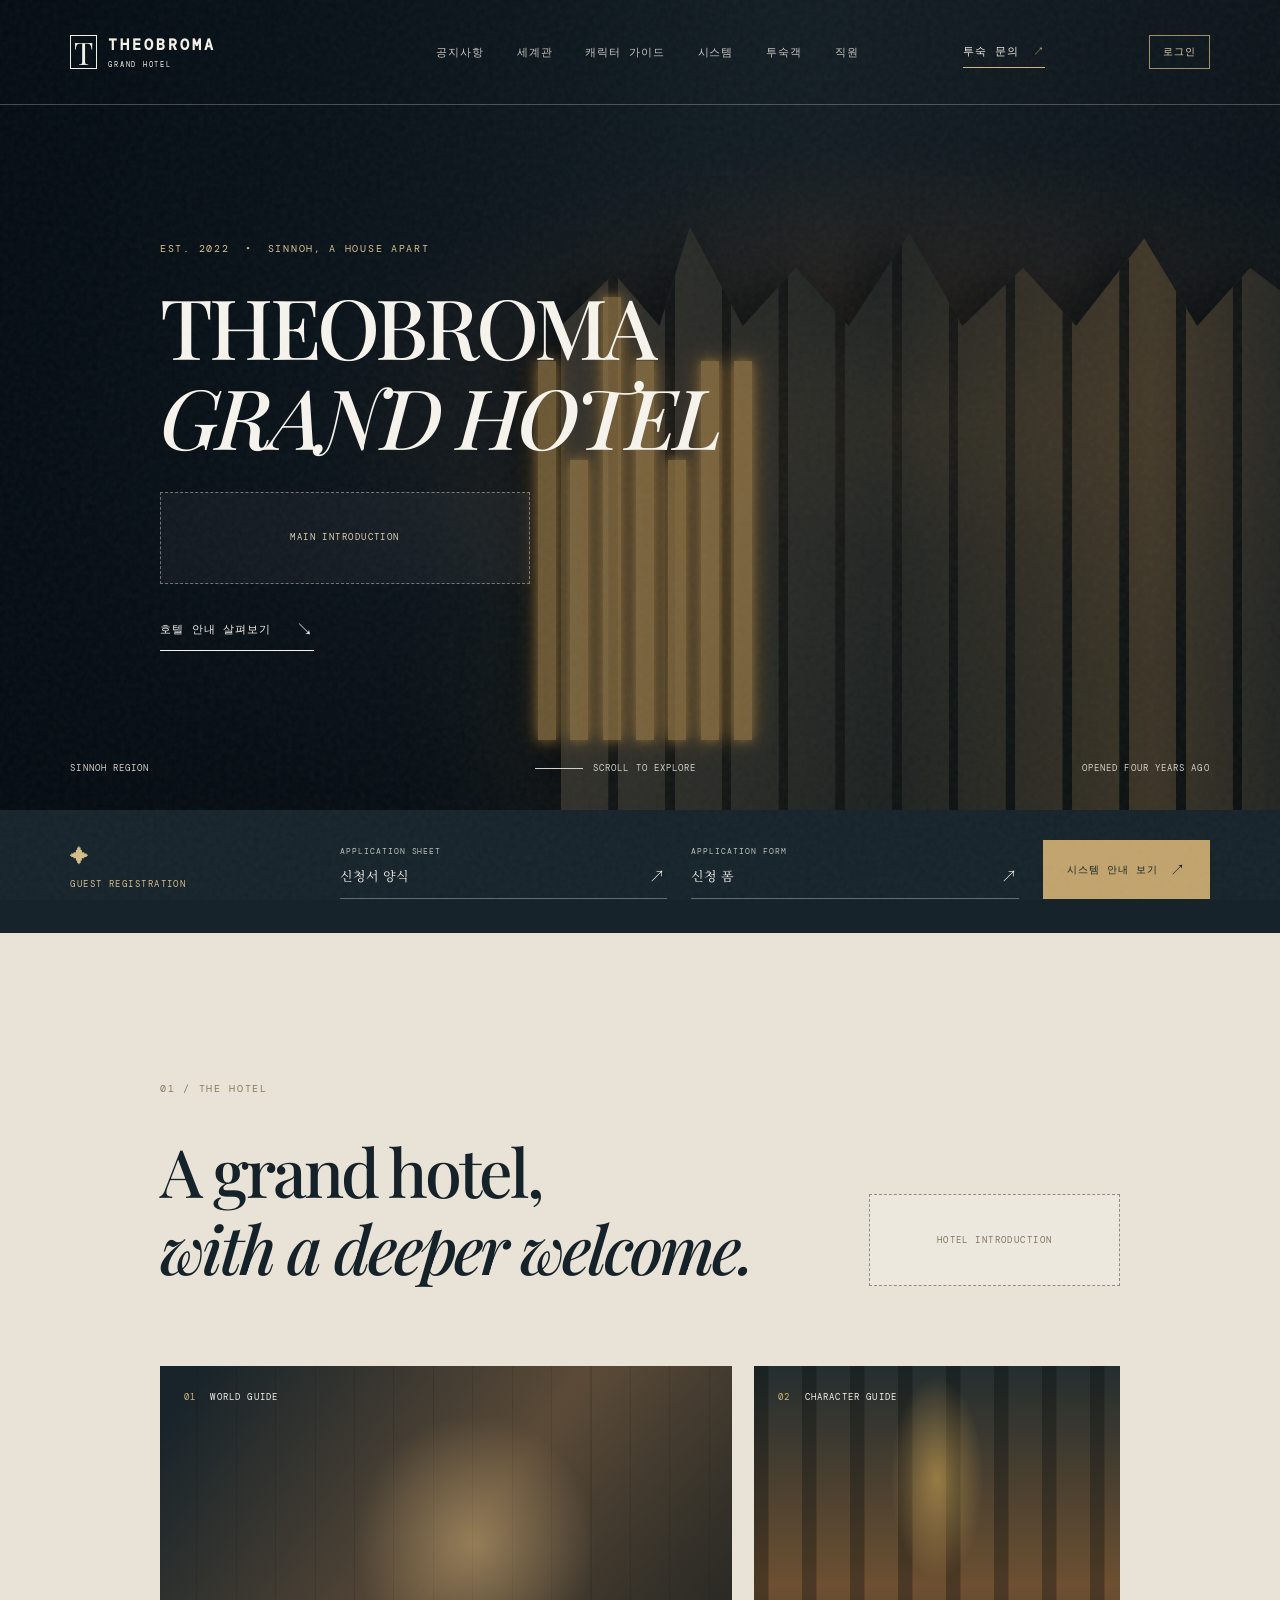
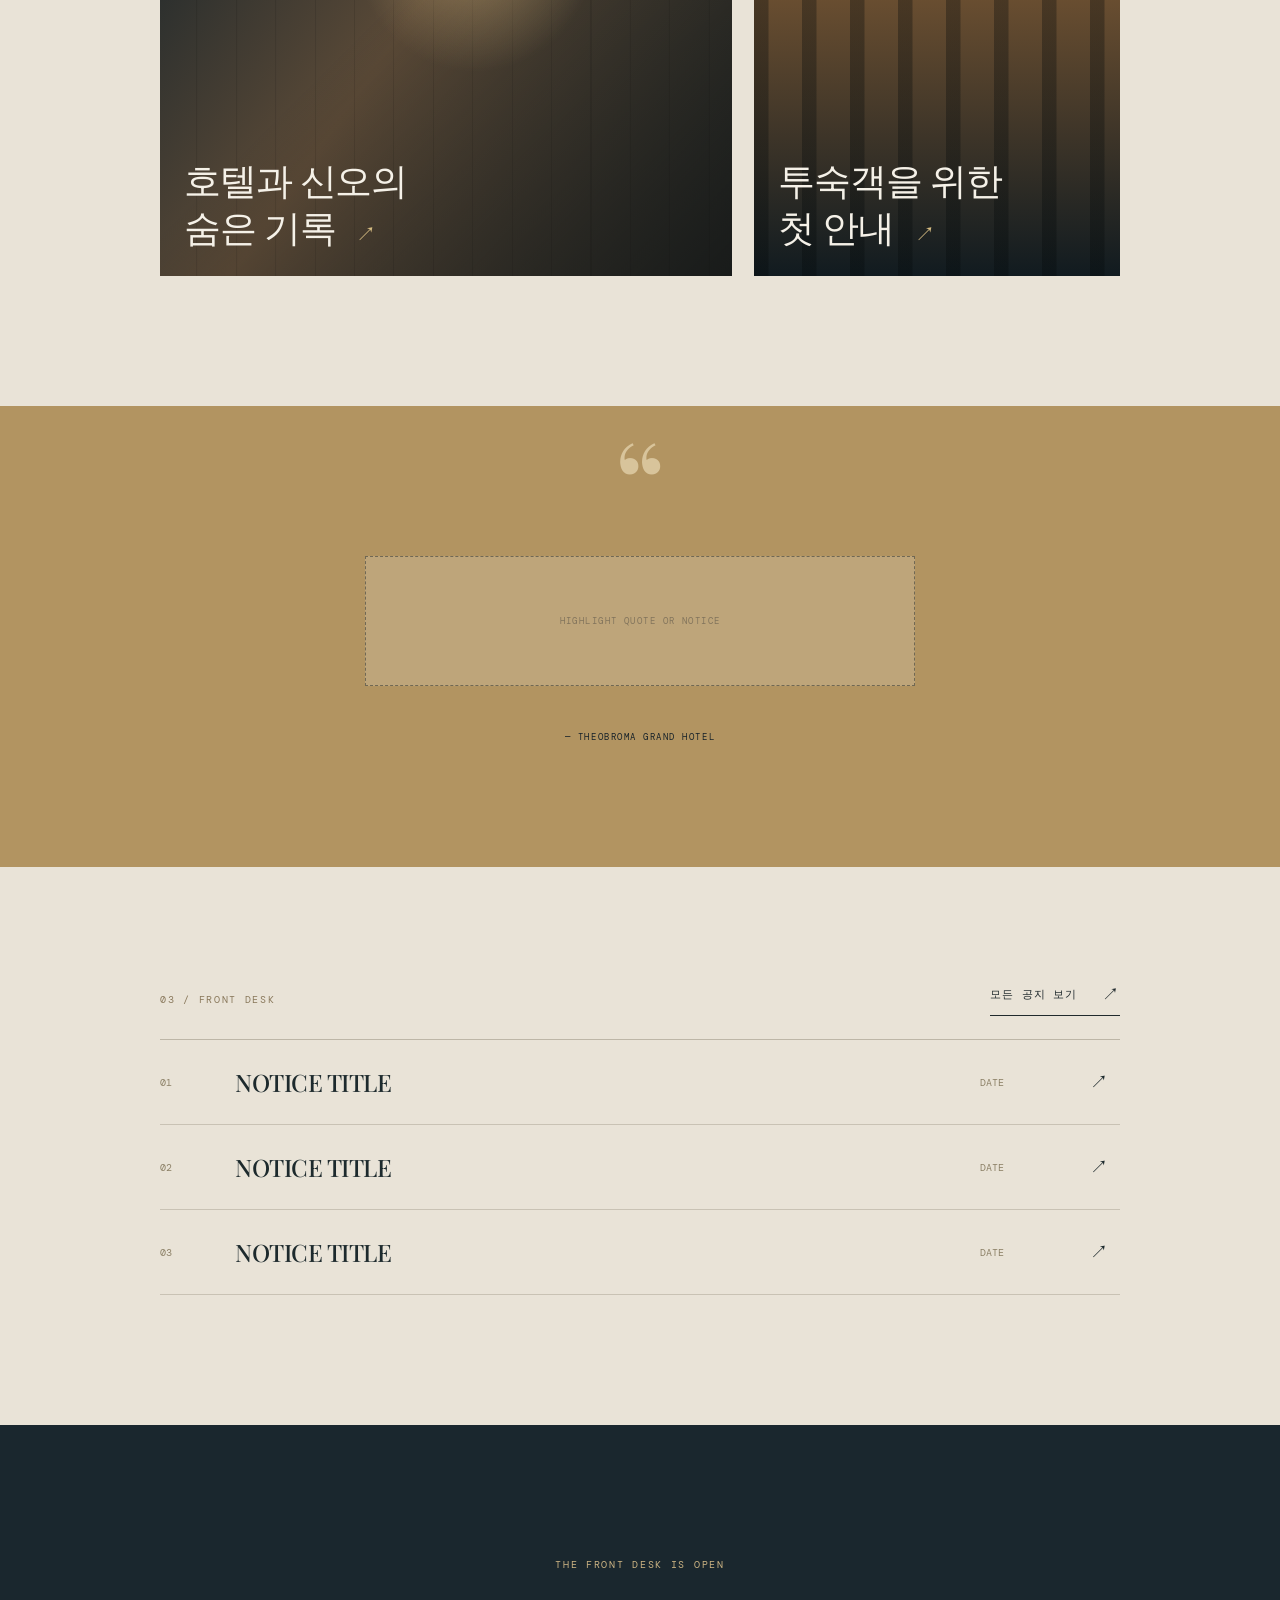
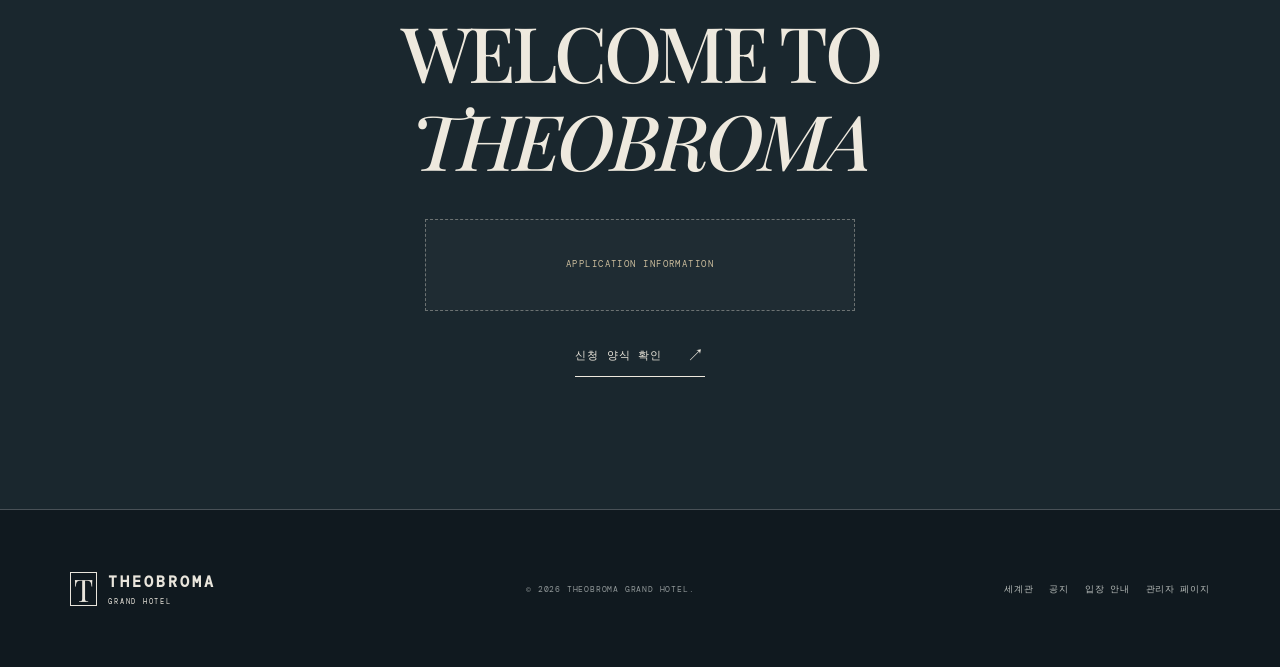
==== index.html @ ddf4de41 "Add admin page link" ====
<!doctype html>
<html lang="ko">
  <head>
    <meta charset="UTF-8" />
    <meta name="viewport" content="width=device-width, initial-scale=1.0" />
    <meta name="description" content="테오브로마 호텔 — 신오의 오래된 유산을 품은 시리어스 포켓몬스터 커뮤니티" />
    <title>THEOBROMA | Grand Hotel</title>
    <link rel="preconnect" href="https://fonts.googleapis.com" />
    <link rel="preconnect" href="https://fonts.gstatic.com" crossorigin />
    <link href="https://fonts.googleapis.com/css2?family=DM+Mono:wght@400;500&family=Noto+Serif+KR:wght@400;500;600;700&family=Playfair+Display:ital,wght@0,500;0,600;0,700;1,500&display=swap" rel="stylesheet" />
    <link rel="stylesheet" href="style.css" />
  </head>
  <body>
    <div class="page-noise"></div>
    <header class="site-header">
      <a class="brand" href="#top" aria-label="테오브로마 호텔 홈">
        <span class="brand-mark">T</span><span class="brand-name">THEOBROMA</span><span class="brand-sub">GRAND HOTEL</span>
      </a>
      <button class="menu-toggle" aria-label="메뉴 열기" aria-expanded="false"><span></span><span></span></button>
      <nav class="desktop-nav" aria-label="주 메뉴">
        <a href="notice.html">공지사항</a><a href="world.html">세계관</a><a href="character-guide.html">캐릭터 가이드</a><a href="system.html">시스템</a><a href="guests.html">투숙객</a><a href="staff.html">직원</a>
      </nav>
      <a href="#apply" class="header-cta">투숙 문의 <span>↗</span></a>
    </header>

    <main id="top">
      <section class="hero">
        <div class="hero-architecture" aria-hidden="true"><i></i><i></i><i></i><i></i><i></i><i></i><i></i></div>
        <div class="hero-glow" aria-hidden="true"></div>
        <div class="hero-content">
          <p class="eyebrow">EST. 2022 &nbsp;•&nbsp; SINNOH, A HOUSE APART</p>
          <h1>THEOBROMA<br /><em>GRAND HOTEL</em></h1>
          <div class="content-placeholder hero-placeholder"><span>MAIN INTRODUCTION</span></div>
          <a class="text-link" href="#hotel">호텔 안내 살펴보기 <span>↘</span></a>
        </div>
        <div class="hero-bottom"><p>SINNOH REGION</p><p class="scroll-cue"><span></span> SCROLL TO EXPLORE</p><p>OPENED FOUR YEARS AGO</p></div>
      </section>

      <section class="reservation" id="apply">
        <div class="reservation-intro"><span class="ornament">✦</span><p>GUEST REGISTRATION</p></div>
        <div class="reservation-grid">
          <a class="field" href="https://docs.google.com/spreadsheets/" target="_blank" rel="noreferrer"><small>APPLICATION SHEET</small><strong>신청서 양식</strong><span>↗</span></a>
          <a class="field" href="https://docs.google.com/forms/" target="_blank" rel="noreferrer"><small>APPLICATION FORM</small><strong>신청 폼</strong><span>↗</span></a>
          <a class="reserve-button" href="system.html">시스템 안내 보기 <span>↗</span></a>
        </div>
      </section>

      <section class="intro-section" id="hotel">
        <p class="section-label">01 / THE HOTEL</p>
        <div class="intro-copy">
          <h2>A grand hotel,<br /><em>with a deeper welcome.</em></h2>
          <div class="content-placeholder"><span>HOTEL INTRODUCTION</span></div>
        </div>
        <div class="image-grid">
          <a class="feature-card room-card" href="world.html"><span class="card-label"><span>01</span><b>WORLD GUIDE</b></span><span class="card-title">호텔과 신오의<br />숨은 기록 <i>↗</i></span></a>
          <a class="feature-card salon-card" href="character-guide.html"><span class="card-label"><span>02</span><b>CHARACTER GUIDE</b></span><span class="card-title">투숙객을 위한<br />첫 안내 <i>↗</i></span></a>
        </div>
      </section>

      <section class="quote-section"><span class="large-quote">“</span><div class="content-placeholder quote-placeholder"><span>HIGHLIGHT QUOTE OR NOTICE</span></div><span class="quote-source">— THEOBROMA GRAND HOTEL</span></section>

      <section class="journal-section" id="journal">
        <div class="section-heading"><p class="section-label">03 / FRONT DESK</p><a class="text-link dark-link" href="notice.html">모든 공지 보기 <span>↗</span></a></div>
        <div class="journal-list">
          <a href="notice.html"><span>01</span><p>NOTICE TITLE</p><time>DATE</time><b>↗</b></a>
          <a href="notice.html"><span>02</span><p>NOTICE TITLE</p><time>DATE</time><b>↗</b></a>
          <a href="notice.html"><span>03</span><p>NOTICE TITLE</p><time>DATE</time><b>↗</b></a>
        </div>
      </section>

      <section class="visit-section"><p class="section-label">THE FRONT DESK IS OPEN</p><h2>WELCOME TO<br /><em>THEOBROMA</em></h2><div class="content-placeholder light-placeholder visit-placeholder"><span>APPLICATION INFORMATION</span></div><a href="#apply" class="text-link">신청 양식 확인 <span>↗</span></a></section>
    </main>
    <footer><a class="brand footer-brand" href="#top"><span class="brand-mark">T</span><span class="brand-name">THEOBROMA</span><span class="brand-sub">GRAND HOTEL</span></a><p>© 2026 THEOBROMA GRAND HOTEL.</p><div><a href="world.html">세계관</a><a href="notice.html">공지</a><a href="#apply">입장 안내</a><a href="admin.html">관리자 페이지</a></div></footer>
    <script src="script.js"></script>
  </body>
</html>
---- style.css ----
:root{--ink:#132027;--night:#101b21;--deep:#0b1419;--paper:#e9e3d7;--gold:#b99a63;--pale:#f4efe5;--line:rgba(234,229,218,.28)}*{box-sizing:border-box}html{scroll-behavior:smooth}body{margin:0;background:var(--paper);color:var(--ink);font-family:'Noto Serif KR',serif}.page-noise{position:fixed;inset:0;z-index:20;pointer-events:none;opacity:.045;background-image:url("data:image/svg+xml,%3Csvg viewBox='0 0 180 180' xmlns='http://www.w3.org/2000/svg'%3E%3Cfilter id='n'%3E%3CfeTurbulence type='fractalNoise' baseFrequency='.9' numOctaves='4' stitchTiles='stitch'/%3E%3C/filter%3E%3Crect width='100%25' height='100%25' filter='url(%23n)'/%3E%3C/svg%3E")}.site-header{height:105px;padding:0 5.5vw;display:flex;align-items:center;justify-content:space-between;position:absolute;z-index:4;width:100%;color:#f5f1e9;border-bottom:1px solid var(--line)}.sub-header{position:relative;background:var(--night)}.brand{text-decoration:none;color:inherit;display:grid;grid-template-columns:28px auto;column-gap:10px;align-items:center;line-height:1}.brand-mark{grid-row:1/3;font-family:'Playfair Display',serif;font-size:31px;border:1px solid currentColor;width:27px;height:34px;display:grid;place-items:center}.brand-name{font:600 15px 'DM Mono',monospace;letter-spacing:.2em}.brand-sub{font:400 7px 'DM Mono',monospace;letter-spacing:.25em;margin-top:5px}.desktop-nav{display:flex;gap:33px;margin-left:9vw}.desktop-nav a,.header-cta,footer a{font:400 11px 'DM Mono',monospace;letter-spacing:.08em;color:inherit;text-decoration:none}.desktop-nav a{opacity:.8}.header-cta{border-bottom:1px solid #cfb77c;padding:8px 0}.header-cta span{color:#cfb77c;margin-left:6px}.hero{height:min(810px,100vh);min-height:650px;position:relative;isolation:isolate;color:#f7f4ed;overflow:hidden;background:radial-gradient(ellipse at 72% 52%,#6b5131 0,#332c27 22%,transparent 47%),linear-gradient(112deg,#07131c 0%,#17232a 48%,#121a1e 100%)}.hero:before{content:'';position:absolute;inset:0;background:linear-gradient(90deg,rgba(4,11,17,.76),rgba(6,13,17,.24) 65%,rgba(4,11,17,.45)),linear-gradient(0deg,rgba(5,12,17,.76),transparent 38%);z-index:-1}.hero-architecture{position:absolute;right:-3vw;bottom:0;width:61vw;height:72%;display:flex;gap:1.15vw;align-items:end;opacity:.72;filter:drop-shadow(-20px 0 25px #04080b)}.hero-architecture:before{content:'';position:absolute;inset:0 0 0 3%;background:repeating-linear-gradient(90deg,transparent 0 6.2%,rgba(11,15,16,.9) 6.3% 7.5%),linear-gradient(90deg,#3c3a32,#1d2424 42%,#50432d 78%,#242827);clip-path:polygon(0 17%,7% 8%,13% 17%,17% 0,24% 17%,31% 7%,38% 17%,46% 1%,53% 17%,61% 7%,68% 17%,77% 2%,84% 17%,91% 7%,100% 16%,100% 100%,0 100%)}.hero-architecture i{height:65%;width:2.3%;z-index:1;margin-bottom:9%;background:#c49a55;box-shadow:0 0 11px #d7a956,0 0 25px #a87426;opacity:.7}.hero-architecture i:nth-child(2),.hero-architecture i:nth-child(5){height:48%}.hero-architecture i:nth-child(3){height:76%}.hero-glow{position:absolute;right:23%;bottom:-14%;width:35vw;height:35vw;border-radius:50%;background:#bd8950;filter:blur(90px);opacity:.16;z-index:-1}.hero-content{position:absolute;left:12.5vw;top:28.5%;z-index:1}.eyebrow,.section-label,.chapter-kicker{font:400 10px 'DM Mono',monospace;letter-spacing:.17em}.eyebrow{color:#d7c293;margin-bottom:24px}.hero h1,.intro-copy h2,.visit-section h2,.sub-hero h1{font:500 clamp(48px,6.5vw,94px)/.98 'Playfair Display',serif;letter-spacing:-.045em;margin:0}.hero h1 em,.intro-copy em,.visit-section em{font-weight:500}.hero-copy{font-size:14px;line-height:2;margin:31px 0;color:#dedbd2}.text-link{display:inline-flex;gap:25px;align-items:center;color:inherit;text-decoration:none;font:400 11px 'DM Mono',monospace;letter-spacing:.08em;border-bottom:1px solid currentColor;padding-bottom:9px}.text-link span{font-size:17px}.hero-bottom{position:absolute;bottom:27px;left:5.5vw;right:5.5vw;display:flex;justify-content:space-between;align-items:center;font:400 9px 'DM Mono',monospace;letter-spacing:.12em;color:#d4d0c8}.scroll-cue{display:flex;align-items:center;gap:10px}.scroll-cue span{width:48px;height:1px;background:#d4d0c8}.reservation{background:#16232b;color:#ece8dd;padding:30px 5.5vw 34px;display:flex;align-items:end;gap:7vw}.reservation-intro{min-width:180px;font:400 9px 'DM Mono',monospace;letter-spacing:.16em;color:#d5be8a}.ornament{font-size:19px}.reservation-grid{display:flex;flex:1;gap:24px}.field{color:#f4f0e7;text-decoration:none;border-bottom:1px solid rgba(255,255,255,.32);padding:6px 0 12px;flex:1;position:relative}.field small{display:block;font:400 8px 'DM Mono',monospace;letter-spacing:.12em;color:#b9c0bd;margin-bottom:7px}.field strong{font-weight:400;font-size:13px}.field span{position:absolute;right:2px;bottom:11px}.reserve-button{display:flex;align-items:center;justify-content:center;text-decoration:none;padding:0 24px;background:#c2a46d;color:#132029;font:500 10px 'DM Mono',monospace;letter-spacing:.1em;min-height:51px}.reserve-button span{font-size:15px;margin-left:12px}.intro-section{padding:148px 12.5vw 130px}.section-label{margin:0;color:#8a795c}.intro-copy{display:grid;grid-template-columns:1.5fr .62fr;gap:8vw;align-items:end;margin:35px 0 80px}.intro-copy h2{color:#15222a;font-size:clamp(39px,5.2vw,76px)}.intro-copy>p{font-size:14px;line-height:2;color:#595d59;margin:0 0 7px}.image-grid{display:grid;grid-template-columns:1.22fr .78fr;gap:22px}.feature-card{height:510px;position:relative;overflow:hidden;color:#f5f1e8;padding:24px;background-color:#283137;isolation:isolate;text-decoration:none}.feature-card:before{content:'';position:absolute;inset:0;z-index:-1;transition:transform .7s ease}.room-card:before{background:radial-gradient(ellipse at 55% 35%,rgba(209,177,121,.5),transparent 27%),linear-gradient(135deg,transparent 43%,rgba(22,18,15,.6)),repeating-linear-gradient(90deg,rgba(0,0,0,.11) 0 1px,transparent 1px 39px),linear-gradient(125deg,#18242a 5%,#5b4a37 46%,#1c282a 100%);transform:scale(1.01)}.salon-card:before{background:radial-gradient(ellipse at 50% 22%,rgba(237,189,91,.48),transparent 18%),repeating-linear-gradient(90deg,rgba(4,9,10,.32) 0 14px,transparent 15px 48px),linear-gradient(0deg,#111b20,#6d5031 57%,#242e2f)}.feature-card:hover:before{transform:scale(1.06)}.card-label{display:flex;gap:14px;align-items:center;font:400 9px 'DM Mono',monospace;letter-spacing:.13em}.card-label span{color:#d3b67b}.card-label b{font-weight:400}.card-title{position:absolute;bottom:27px;font:500 37px/.98 'Playfair Display',serif;letter-spacing:-.03em}.card-title i{font:300 20px 'DM Mono',monospace;color:#d5bc82;margin-left:13px;font-style:normal}.lore-section{background:#17242b;color:#eee9de;padding:115px 12.5vw 130px}.lore-heading{display:flex;justify-content:space-between;align-items:end;border-bottom:1px solid rgba(234,229,218,.3);padding-bottom:27px}.lore-heading .section-label{color:#d0b682}.lore-heading>p:last-child{font:500 22px 'Playfair Display',serif;margin:0;color:#ded4c3}.lore-grid{display:grid;grid-template-columns:repeat(3,1fr);gap:40px;padding-top:44px}.lore-grid article{border-top:1px solid rgba(234,229,218,.23);padding-top:18px}.lore-grid span{font:400 13px 'DM Mono',monospace;color:#c5a970}.lore-grid h3{font:500 25px 'Playfair Display',serif;margin:38px 0 15px}.lore-grid p{font-size:13px;line-height:2;color:#c4c7c1;margin:0}.quote-section{background:#b29461;color:#172229;text-align:center;padding:122px 20px;position:relative}.large-quote{font:500 120px/0 'Playfair Display',serif;color:#d8c49b;position:absolute;top:74px;left:50%;transform:translateX(-50%)}.quote-section p{font:500 clamp(30px,4vw,57px)/1.12 'Playfair Display',serif;letter-spacing:-.04em;position:relative}.quote-source{font:400 9px 'DM Mono',monospace;letter-spacing:.17em}.journal-section{padding:116px 12.5vw 130px}.section-heading{display:flex;justify-content:space-between;align-items:center;border-bottom:1px solid #bdb6a7;padding-bottom:23px}.dark-link{color:#202a2d}.journal-list a{color:#1d2a2d;text-decoration:none;display:grid;grid-template-columns:75px 1fr 110px 30px;align-items:center;padding:26px 0;border-bottom:1px solid #c9c2b4;transition:padding .3s}.journal-list a:hover{padding-left:12px;background:rgba(177,151,99,.08)}.journal-list span,.journal-list time{font:400 10px 'DM Mono',monospace;color:#8c8066}.journal-list p{font:500 24px 'Playfair Display',serif;margin:0;letter-spacing:-.02em}.journal-list b{font:400 18px 'DM Mono',monospace}.visit-section{text-align:center;background:#1a272e;color:#eee9de;padding:132px 20px}.visit-section .section-label{color:#cbb383}.visit-section h2{font-size:clamp(45px,6vw,82px);margin:35px 0}.address{font:400 10px/2 'DM Mono',monospace;letter-spacing:.13em;color:#c9c8c0;margin-bottom:30px}footer{background:#10191f;color:#e9e5dc;min-height:160px;padding:40px 5.5vw;display:flex;align-items:center;justify-content:space-between;border-top:1px solid #495157}footer p{font:400 8px 'DM Mono',monospace;letter-spacing:.1em;color:#909798}footer>div{display:flex;gap:16px}footer>div a{font-size:9px;color:#bbc0bd}.menu-toggle{display:none}.subpage{min-height:calc(100vh - 105px);background:linear-gradient(135deg,#17242b,#0c151b);color:#eee9de}.sub-hero{padding:92px 12.5vw 74px;border-bottom:1px solid rgba(234,229,218,.22)}.sub-hero .section-label,.chapter-kicker{color:#c9ad78}.sub-hero h1{margin:25px 0 0}.sub-hero>p:last-child{max-width:470px;font-size:14px;line-height:2;color:#c8c9c3;margin:27px 0 0}.content-shell{padding:70px 12.5vw 130px}.sub-nav{font:400 10px 'DM Mono',monospace;letter-spacing:.12em;color:#c9ad78;margin:0 0 45px}.sub-nav a{color:inherit;text-decoration:none}.sub-nav span{opacity:.55;margin:0 10px}.chapter{display:grid;grid-template-columns:100px minmax(0,640px);gap:5vw;padding:45px 0;border-top:1px solid rgba(234,229,218,.25)}.chapter-number{font:400 12px 'DM Mono',monospace;color:#c9ad78}.chapter h2,.rules-panel h2,.notice-list h2,.contact-panel h2{font:500 40px 'Playfair Display',serif;letter-spacing:-.035em;margin:17px 0}.chapter div>p:last-child{font-size:14px;line-height:2.05;color:#c8c9c3;margin:0}.chapter-reverse{margin-left:auto;grid-template-columns:100px minmax(0,640px);width:82%;border-bottom:0}.rules-panel,.contact-panel{margin-top:65px;background:#c0a16a;color:#16222a;padding:55px 6vw}.rules-panel .section-label{color:#4d473d}.rules-panel h2,.contact-panel h2{font-size:48px}.rules-panel ol{list-style:none;padding:0;margin:35px 0 0;border-top:1px solid rgba(22,34,42,.35)}.rules-panel li{padding:17px 0;border-bottom:1px solid rgba(22,34,42,.35);display:grid;grid-template-columns:180px 1fr;gap:25px;font-size:13px;line-height:1.8}.rules-panel li b{font-size:15px}.notice-list{border-top:1px solid rgba(234,229,218,.25)}.notice-list article{display:grid;grid-template-columns:75px 1fr auto;gap:20px;padding:33px 0;border-bottom:1px solid rgba(234,229,218,.25)}.notice-list>article>span,.notice-list b{font:400 10px 'DM Mono',monospace;color:#c9ad78}.notice-list b{align-self:center}.notice-list h2{font-size:31px;margin:12px 0}.notice-list div>p:last-child,.contact-panel>p:not(.section-label){font-size:13px;line-height:2;color:#c8c9c3;margin:0}.contact-panel{background:#e8e1d3}.contact-panel .section-label{color:#817052}.contact-panel>p:not(.section-label){color:#4b5554;margin-bottom:28px}
@media(max-width:760px){.site-header{height:79px;padding:0 6vw}.desktop-nav,.header-cta{display:none}.desktop-nav.is-open{display:flex;position:absolute;top:79px;left:0;right:0;padding:25px 7vw;background:#15222a;flex-direction:column;gap:20px;border-bottom:1px solid var(--line)}.menu-toggle{display:grid;gap:6px;border:0;background:none;padding:8px;color:#fff}.menu-toggle span{display:block;width:23px;height:1px;background:currentColor}.hero{min-height:690px}.hero-content{left:8vw;top:27%}.hero-architecture{width:110vw;right:-33vw;height:57%;opacity:.56}.hero-bottom{left:6vw;right:6vw}.hero-bottom>p:first-child,.hero-bottom>p:last-child{display:none}.reservation{padding:29px 7vw;display:block}.reservation-intro{margin-bottom:21px}.reservation-grid{display:grid;gap:16px}.reserve-button{height:49px;margin-top:4px}.intro-section,.journal-section,.lore-section,.content-shell{padding:88px 7vw}.intro-copy{display:block;margin:25px 0 48px}.intro-copy>p{margin-top:30px}.image-grid,.lore-grid{grid-template-columns:1fr;gap:13px}.feature-card{height:400px}.salon-card{height:300px}.lore-heading{display:block}.lore-heading>p:last-child{margin-top:25px}.lore-grid{padding-top:30px;gap:26px}.lore-grid h3{margin:20px 0 9px}.quote-section{padding:95px 18px}.section-heading{align-items:flex-start}.section-heading .text-link{font-size:8px;gap:9px}.journal-list a{grid-template-columns:34px 1fr 22px;gap:6px}.journal-list time{display:none}.journal-list p{font-size:18px}.visit-section{padding:91px 20px}footer{display:grid;gap:23px;padding:39px 7vw}.footer-brand{width:max-content}footer>div{gap:13px}.sub-header{height:79px}.subpage{min-height:calc(100vh - 79px)}.sub-hero{padding:72px 7vw 54px}.chapter,.chapter-reverse{grid-template-columns:38px 1fr;width:auto;gap:15px;padding:32px 0}.chapter h2,.notice-list h2{font-size:29px}.rules-panel,.contact-panel{margin-top:40px;padding:38px 7vw}.rules-panel h2,.contact-panel h2{font-size:37px}.rules-panel li{display:block}.rules-panel li span{display:block;margin-top:8px}.notice-list article{grid-template-columns:32px 1fr;gap:12px}.notice-list b{display:none}}
.content-placeholder{min-height:92px;border:1px dashed rgba(19,32,39,.45);background:rgba(255,255,255,.16);display:grid;place-items:center;padding:20px;color:#82745c;font:400 9px 'DM Mono',monospace;letter-spacing:.16em;text-align:center}.hero-placeholder{width:min(370px,76vw);margin:31px 0;background:rgba(255,255,255,.04);border-color:rgba(245,241,233,.42);color:#ded1b2}.light-placeholder{border-color:rgba(234,229,218,.38);background:rgba(255,255,255,.025);color:#cbbd9d}.dark-placeholder{border-color:rgba(22,34,42,.4);color:#4d473d;background:rgba(255,255,255,.13)}.quote-placeholder{max-width:550px;margin:28px auto 36px;min-height:130px}.visit-placeholder{max-width:430px;margin:0 auto 30px}.lore-heading .content-placeholder{width:260px;min-height:62px}.system-grid{display:grid;grid-template-columns:repeat(2,1fr);gap:20px}.system-grid article{padding:27px;border:1px solid rgba(234,229,218,.25);min-height:280px}.system-grid article>span{font:400 10px 'DM Mono',monospace;color:#c9ad78}.system-grid h2{font:500 29px 'Playfair Display',serif;margin:45px 0 20px}.quick-links{display:flex;gap:15px;margin-top:40px}.quick-links a{flex:1;background:#c0a16a;color:#16222a;padding:21px 25px;text-decoration:none;font:500 11px 'DM Mono',monospace;letter-spacing:.08em;display:flex;justify-content:space-between}.directory-grid{display:grid;grid-template-columns:repeat(4,1fr);gap:16px}.directory-grid a{display:block;text-decoration:none;color:#eee9de;border:1px solid rgba(234,229,218,.22);padding:17px;transition:transform .25s,background .25s}.directory-grid a:hover{transform:translateY(-5px);background:rgba(255,255,255,.06)}.directory-grid>a>span{font:400 9px 'DM Mono',monospace;color:#c9ad78;letter-spacing:.1em}.portrait-placeholder,.profile-photo{margin:16px 0 20px;aspect-ratio:4/5;background:linear-gradient(145deg,#6c5536,#1b292e 58%,#0e191e);border:1px solid rgba(234,229,218,.24);display:grid;place-items:center;text-align:center;font:400 10px/1.7 'DM Mono',monospace;letter-spacing:.15em;color:#d4c29c}.staff-grid .portrait-placeholder{background:linear-gradient(145deg,#24363a,#725939 54%,#152127)}.directory-grid h2{font:500 25px 'Playfair Display',serif;margin:0 0 5px}.directory-grid p{margin:0;font-size:12px;color:#bfc3bd}.profile-page h1{font:500 clamp(44px,6vw,80px)/1 'Playfair Display',serif;margin:18px 0 28px}.profile-head{display:grid;grid-template-columns:minmax(230px,350px) 1fr;gap:7vw;align-items:center;padding-bottom:65px;border-bottom:1px solid rgba(234,229,218,.25)}.profile-photo{margin:0;min-height:430px}.profile-head .content-placeholder{max-width:420px}.profile-details{display:grid;grid-template-columns:1fr 1fr;gap:25px;padding-top:55px}.profile-details section>.chapter-kicker{margin:0 0 14px}.tall-placeholder{min-height:300px}
@media(max-width:760px){.system-grid,.directory-grid,.profile-details{grid-template-columns:1fr}.quick-links{display:grid}.profile-head{grid-template-columns:1fr;gap:28px}.profile-photo{min-height:340px}.lore-heading .content-placeholder{margin-top:20px;width:100%}}

/* Type rhythm: keep multi-line display copy open and readable. */
.hero h1,
.sub-hero h1{line-height:1.08}
.intro-copy h2{line-height:1.16}
.card-title{line-height:1.28}
.visit-section h2{line-height:1.14}
.quote-section p{line-height:1.24}
.chapter h2,
.rules-panel h2,
.notice-list h2,
.contact-panel h2,
.profile-page h1{line-height:1.22}
.content-placeholder{line-height:1.75}
.eyebrow,
.section-label,
.chapter-kicker,
.card-label,
.quote-source{line-height:1.6}

@media(max-width:760px){
  .hero h1,.sub-hero h1{line-height:1.12}
  .intro-copy h2{line-height:1.2}
  .card-title{line-height:1.32}
  .visit-section h2{line-height:1.18}
}

.auth-login{border:1px solid rgba(207,183,124,.75);background:rgba(15,26,32,.45);color:#ead9b1;padding:9px 13px;font:500 10px 'DM Mono',monospace;letter-spacing:.08em;cursor:pointer;white-space:nowrap}
.auth-login.is-authenticated{border-color:rgba(166,194,171,.7);color:#c6ddcb}
.login-open{overflow:hidden}
.login-backdrop{position:fixed;inset:0;z-index:1000;background:rgba(5,12,16,.78);backdrop-filter:blur(8px);display:grid;place-items:center;padding:22px}
.login-backdrop.page-lock{background:linear-gradient(135deg,rgba(10,21,27,.98),rgba(18,31,37,.96))}
.login-panel{position:relative;width:min(460px,100%);background:#eee8dc;color:#17242b;padding:42px;border:1px solid #c3ac78;box-shadow:0 24px 80px rgba(0,0,0,.38)}
.login-panel .chapter-kicker{color:#967d4f;margin:0 0 12px}
.login-panel h2{font:500 34px/1.25 'Playfair Display','Noto Serif KR',serif;margin:0 0 14px}
.login-description{font-size:13px;line-height:1.8;color:#5e625d;margin:0 0 25px}
.login-form{display:grid;gap:10px}.login-form label{font-size:12px;font-weight:600}.login-form input{width:100%;border:1px solid #aa9f8c;background:#faf7f0;color:#17242b;padding:13px 14px;font-size:18px;letter-spacing:.18em;outline:none}.login-form input:focus{border-color:#9c7e48;box-shadow:0 0 0 3px rgba(185,154,99,.16)}.login-form button{border:0;background:#17242b;color:#f4efe5;padding:14px;cursor:pointer;font:500 11px 'DM Mono',monospace;letter-spacing:.1em}.login-error{min-height:18px;margin:0;color:#a03931;font-size:12px}.login-close{position:absolute;right:14px;top:14px;border:0;background:none;color:#6f6b62;cursor:pointer}.login-home{display:inline-block;margin-top:18px;color:#6f5b39;font-size:12px;text-decoration:none;border-bottom:1px solid currentColor;padding-bottom:4px}

@media(max-width:900px){.site-header{gap:12px}.auth-login{margin-left:auto}.site-header>.header-cta{display:none}}
@media(max-width:760px){.auth-login{margin-left:auto;padding:8px 10px}.login-panel{padding:34px 25px}.login-panel h2{font-size:28px}}

.guide-grid article:last-child{grid-column:1/-1;min-height:230px}
.staff-profile-head{grid-template-columns:minmax(180px,260px) minmax(0,1fr);gap:5vw;padding-bottom:45px}
.staff-profile-head .profile-photo{min-height:300px}
.staff-profile-head .content-placeholder{max-width:520px;min-height:120px}
.staff-system-section{padding-top:48px}
.staff-system-heading{display:flex;justify-content:space-between;align-items:end;margin-bottom:22px}
.staff-system-heading .section-label{color:#c9ad78}
.staff-system-heading h2{font:500 32px/1.2 'Playfair Display',serif;margin:0}
.staff-system-links{display:grid;grid-template-columns:repeat(2,1fr);gap:18px}
.staff-system-links a{min-height:150px;border:1px solid rgba(234,229,218,.28);padding:25px;color:#eee9de;text-decoration:none;display:grid;grid-template-columns:1fr auto;grid-template-rows:auto 1fr;transition:background .25s,transform .25s}
.staff-system-links a:hover{background:rgba(255,255,255,.06);transform:translateY(-4px)}
.staff-system-links span{grid-column:1/-1;font:400 9px/1.6 'DM Mono',monospace;letter-spacing:.14em;color:#c9ad78}
.staff-system-links strong{align-self:end;font:500 24px/1.3 'Playfair Display',serif}
.staff-system-links i{align-self:end;font:400 17px 'DM Mono',monospace;color:#c9ad78;font-style:normal}

@media(max-width:760px){
  .guide-grid article:last-child{grid-column:auto}
  .staff-profile-head{grid-template-columns:110px 1fr;gap:22px;padding-bottom:34px}
  .staff-profile-head .profile-photo{min-height:150px}
  .staff-profile-head h1{font-size:clamp(30px,9vw,42px);margin:10px 0 16px}
  .staff-profile-head .content-placeholder{min-height:88px}
  .staff-system-heading{display:block}
  .staff-system-heading h2{margin-top:9px}
  .staff-system-links{grid-template-columns:1fr;gap:12px}
  .staff-system-links a{min-height:120px}
}
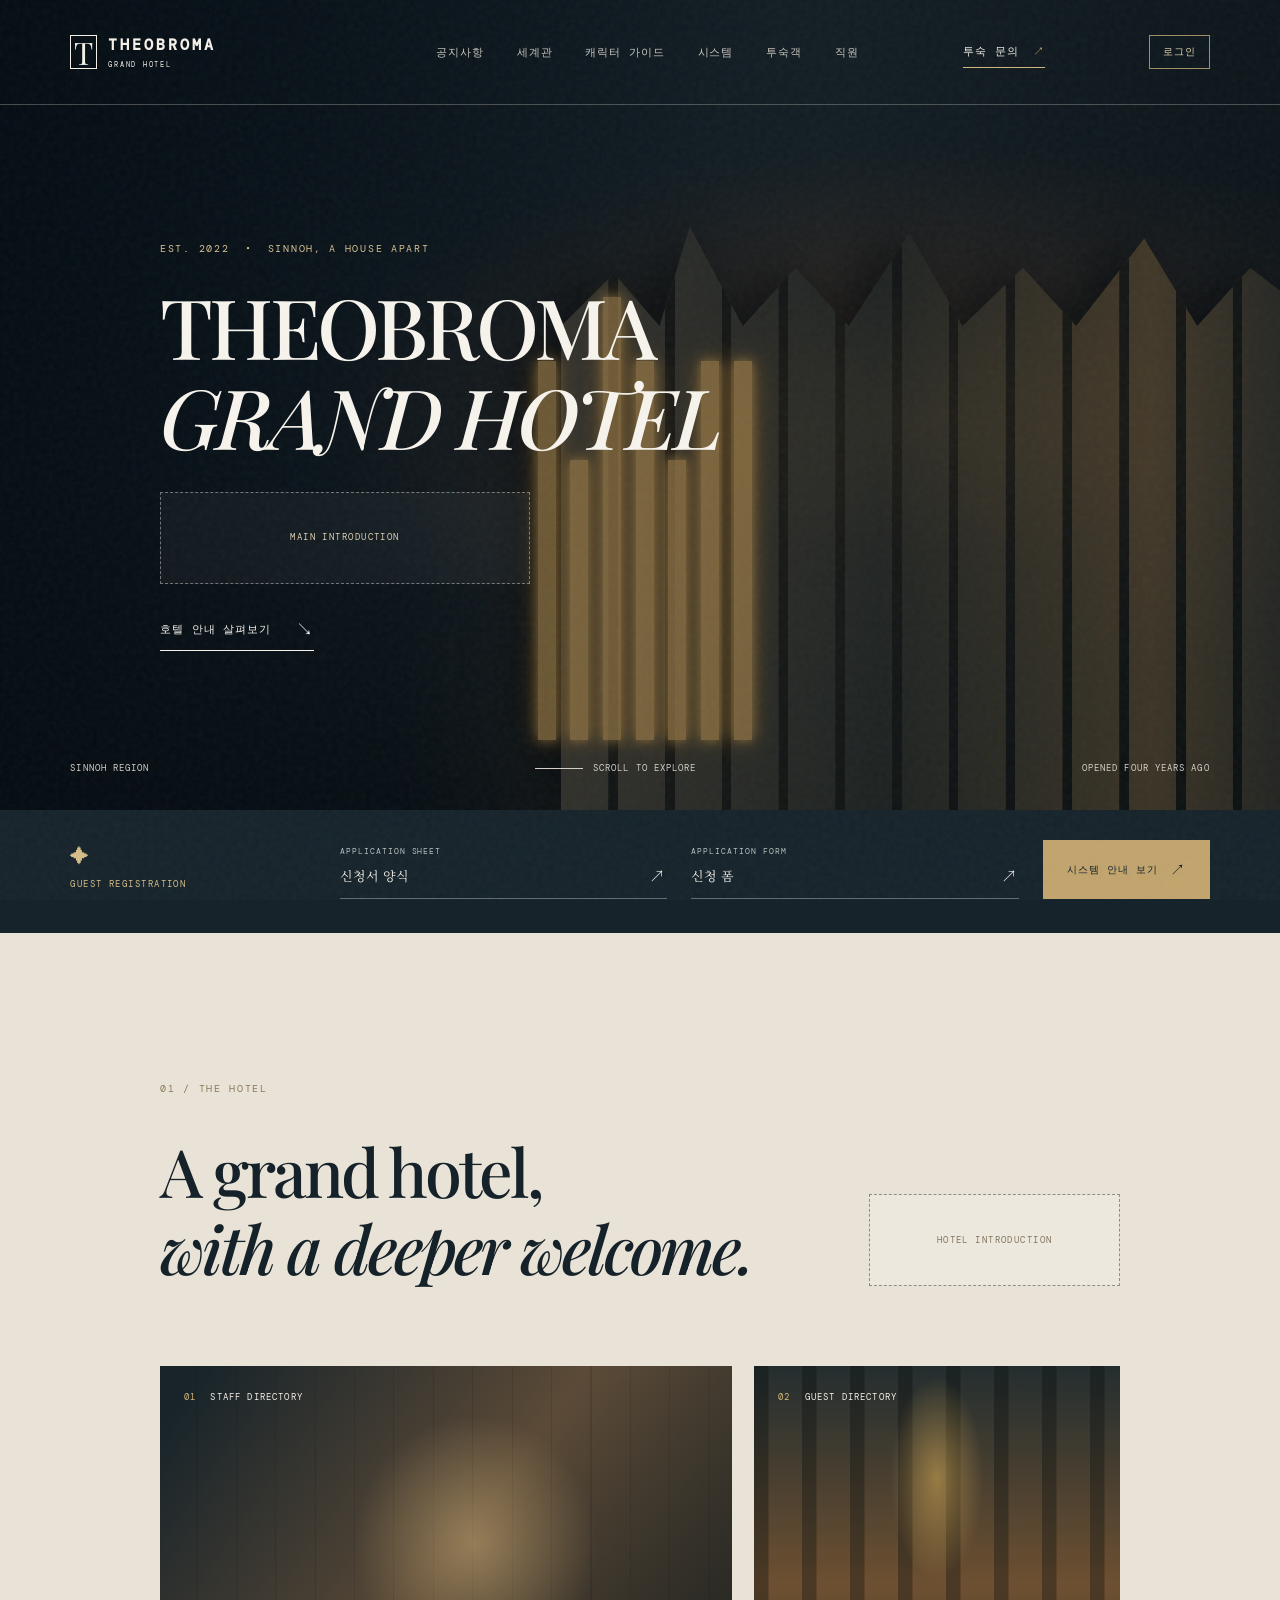
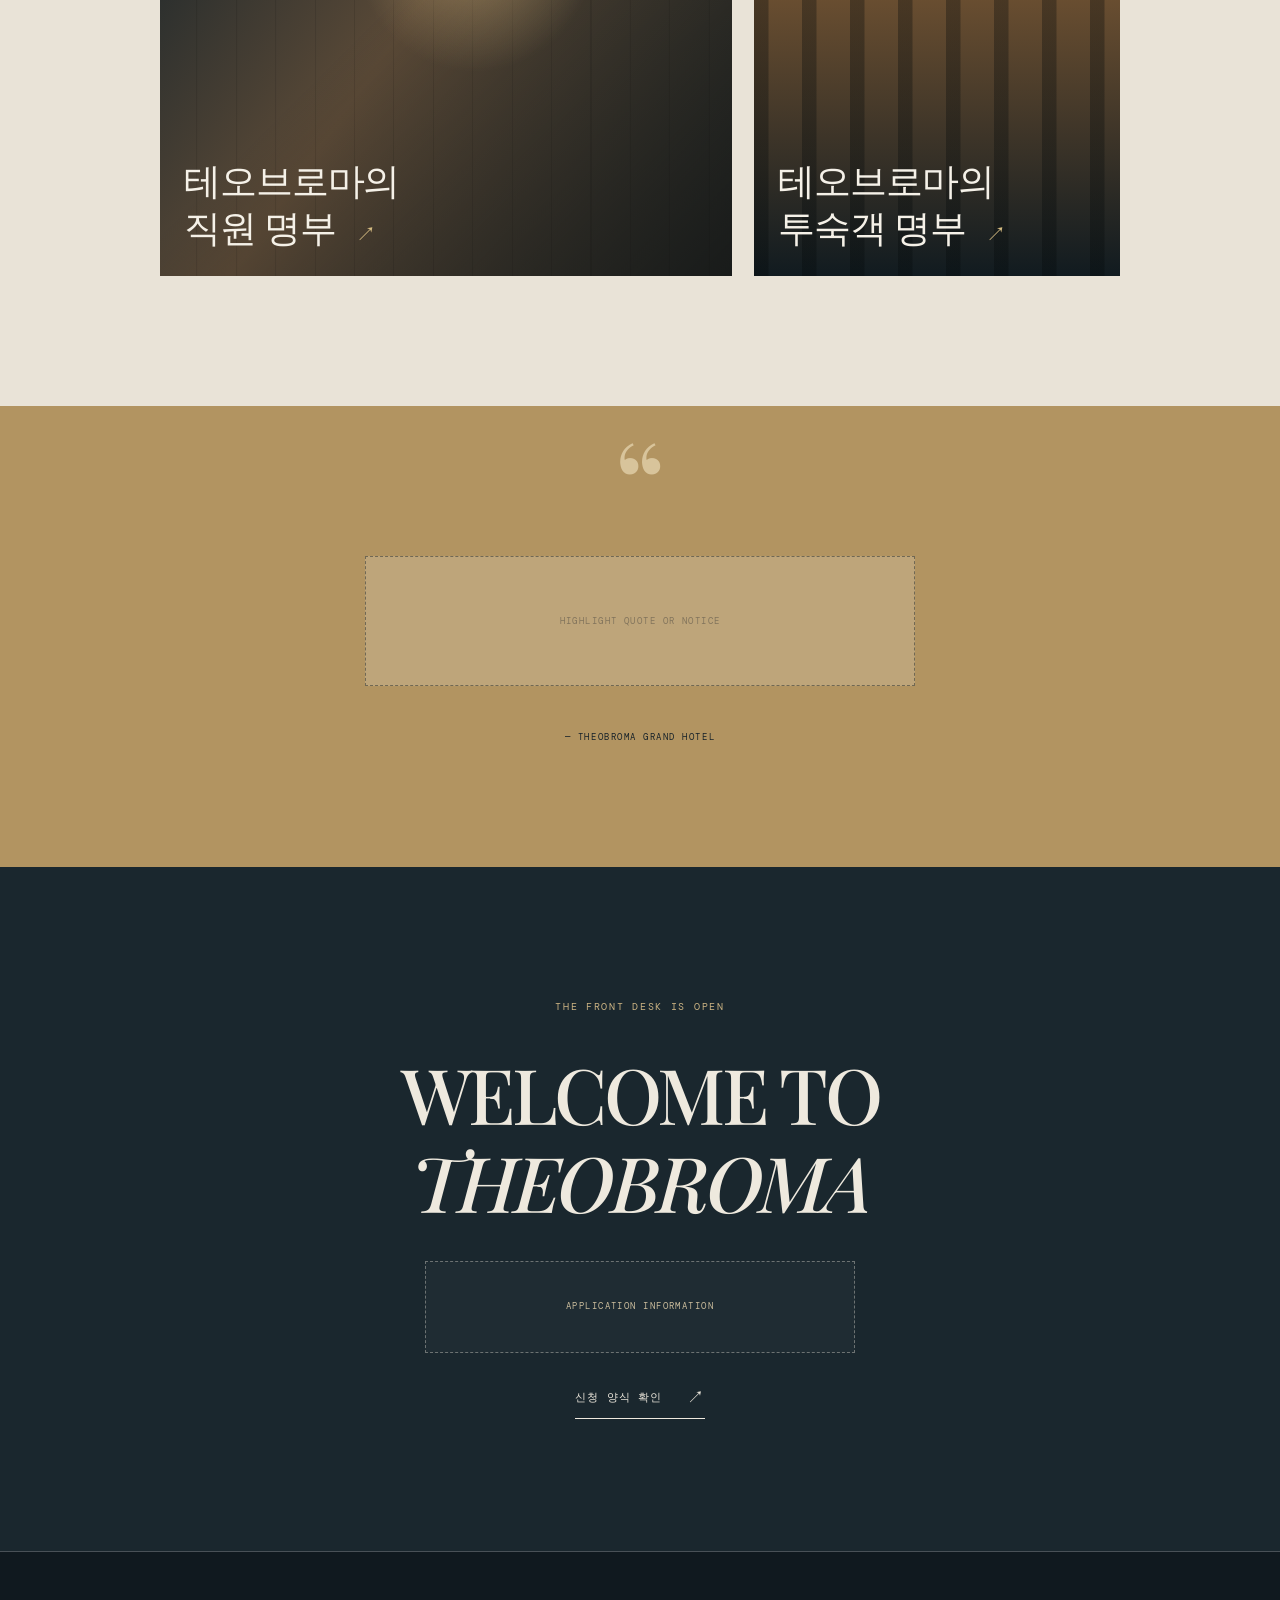
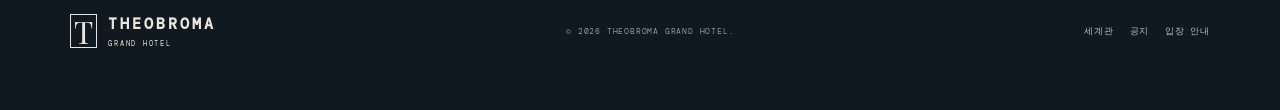
==== commit c1905960: "Update homepage directories" ====
--- a/index.html
+++ b/index.html
@@ -52,25 +52,16 @@
           <div class="content-placeholder"><span>HOTEL INTRODUCTION</span></div>
         </div>
         <div class="image-grid">
-          <a class="feature-card room-card" href="world.html"><span class="card-label"><span>01</span><b>WORLD GUIDE</b></span><span class="card-title">호텔과 신오의<br />숨은 기록 <i>↗</i></span></a>
-          <a class="feature-card salon-card" href="character-guide.html"><span class="card-label"><span>02</span><b>CHARACTER GUIDE</b></span><span class="card-title">투숙객을 위한<br />첫 안내 <i>↗</i></span></a>
+          <a class="feature-card room-card" href="staff.html"><span class="card-label"><span>01</span><b>STAFF DIRECTORY</b></span><span class="card-title">테오브로마의<br />직원 명부 <i>↗</i></span></a>
+          <a class="feature-card salon-card" href="guests.html"><span class="card-label"><span>02</span><b>GUEST DIRECTORY</b></span><span class="card-title">테오브로마의<br />투숙객 명부 <i>↗</i></span></a>
         </div>
       </section>
 
       <section class="quote-section"><span class="large-quote">“</span><div class="content-placeholder quote-placeholder"><span>HIGHLIGHT QUOTE OR NOTICE</span></div><span class="quote-source">— THEOBROMA GRAND HOTEL</span></section>
 
-      <section class="journal-section" id="journal">
-        <div class="section-heading"><p class="section-label">03 / FRONT DESK</p><a class="text-link dark-link" href="notice.html">모든 공지 보기 <span>↗</span></a></div>
-        <div class="journal-list">
-          <a href="notice.html"><span>01</span><p>NOTICE TITLE</p><time>DATE</time><b>↗</b></a>
-          <a href="notice.html"><span>02</span><p>NOTICE TITLE</p><time>DATE</time><b>↗</b></a>
-          <a href="notice.html"><span>03</span><p>NOTICE TITLE</p><time>DATE</time><b>↗</b></a>
-        </div>
-      </section>
-
       <section class="visit-section"><p class="section-label">THE FRONT DESK IS OPEN</p><h2>WELCOME TO<br /><em>THEOBROMA</em></h2><div class="content-placeholder light-placeholder visit-placeholder"><span>APPLICATION INFORMATION</span></div><a href="#apply" class="text-link">신청 양식 확인 <span>↗</span></a></section>
     </main>
-    <footer><a class="brand footer-brand" href="#top"><span class="brand-mark">T</span><span class="brand-name">THEOBROMA</span><span class="brand-sub">GRAND HOTEL</span></a><p>© 2026 THEOBROMA GRAND HOTEL.</p><div><a href="world.html">세계관</a><a href="notice.html">공지</a><a href="#apply">입장 안내</a><a href="admin.html">관리자 페이지</a></div></footer>
+    <footer><a class="brand footer-brand" href="#top"><span class="brand-mark">T</span><span class="brand-name">THEOBROMA</span><span class="brand-sub">GRAND HOTEL</span></a><p>© 2026 THEOBROMA GRAND HOTEL.</p><div><a href="world.html">세계관</a><a href="notice.html">공지</a><a href="#apply">입장 안내</a></div></footer>
     <script src="script.js"></script>
   </body>
 </html>
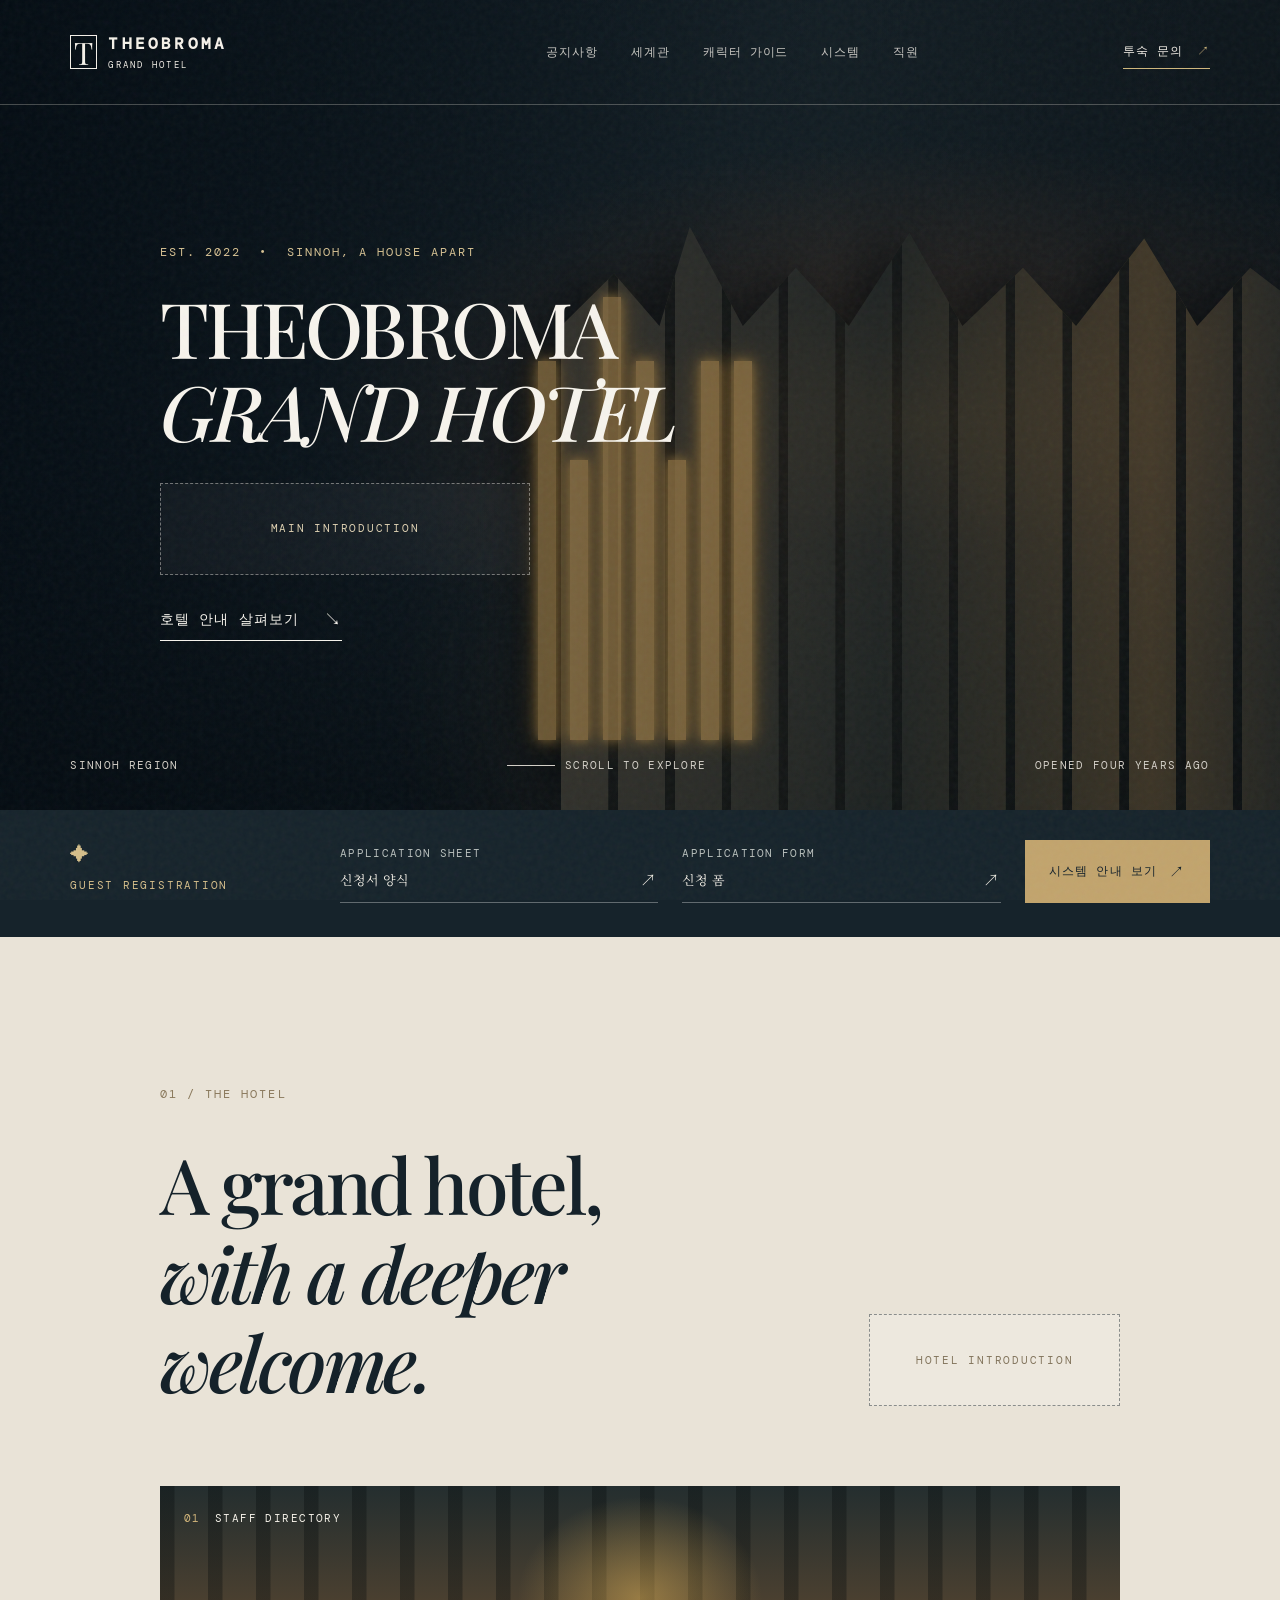
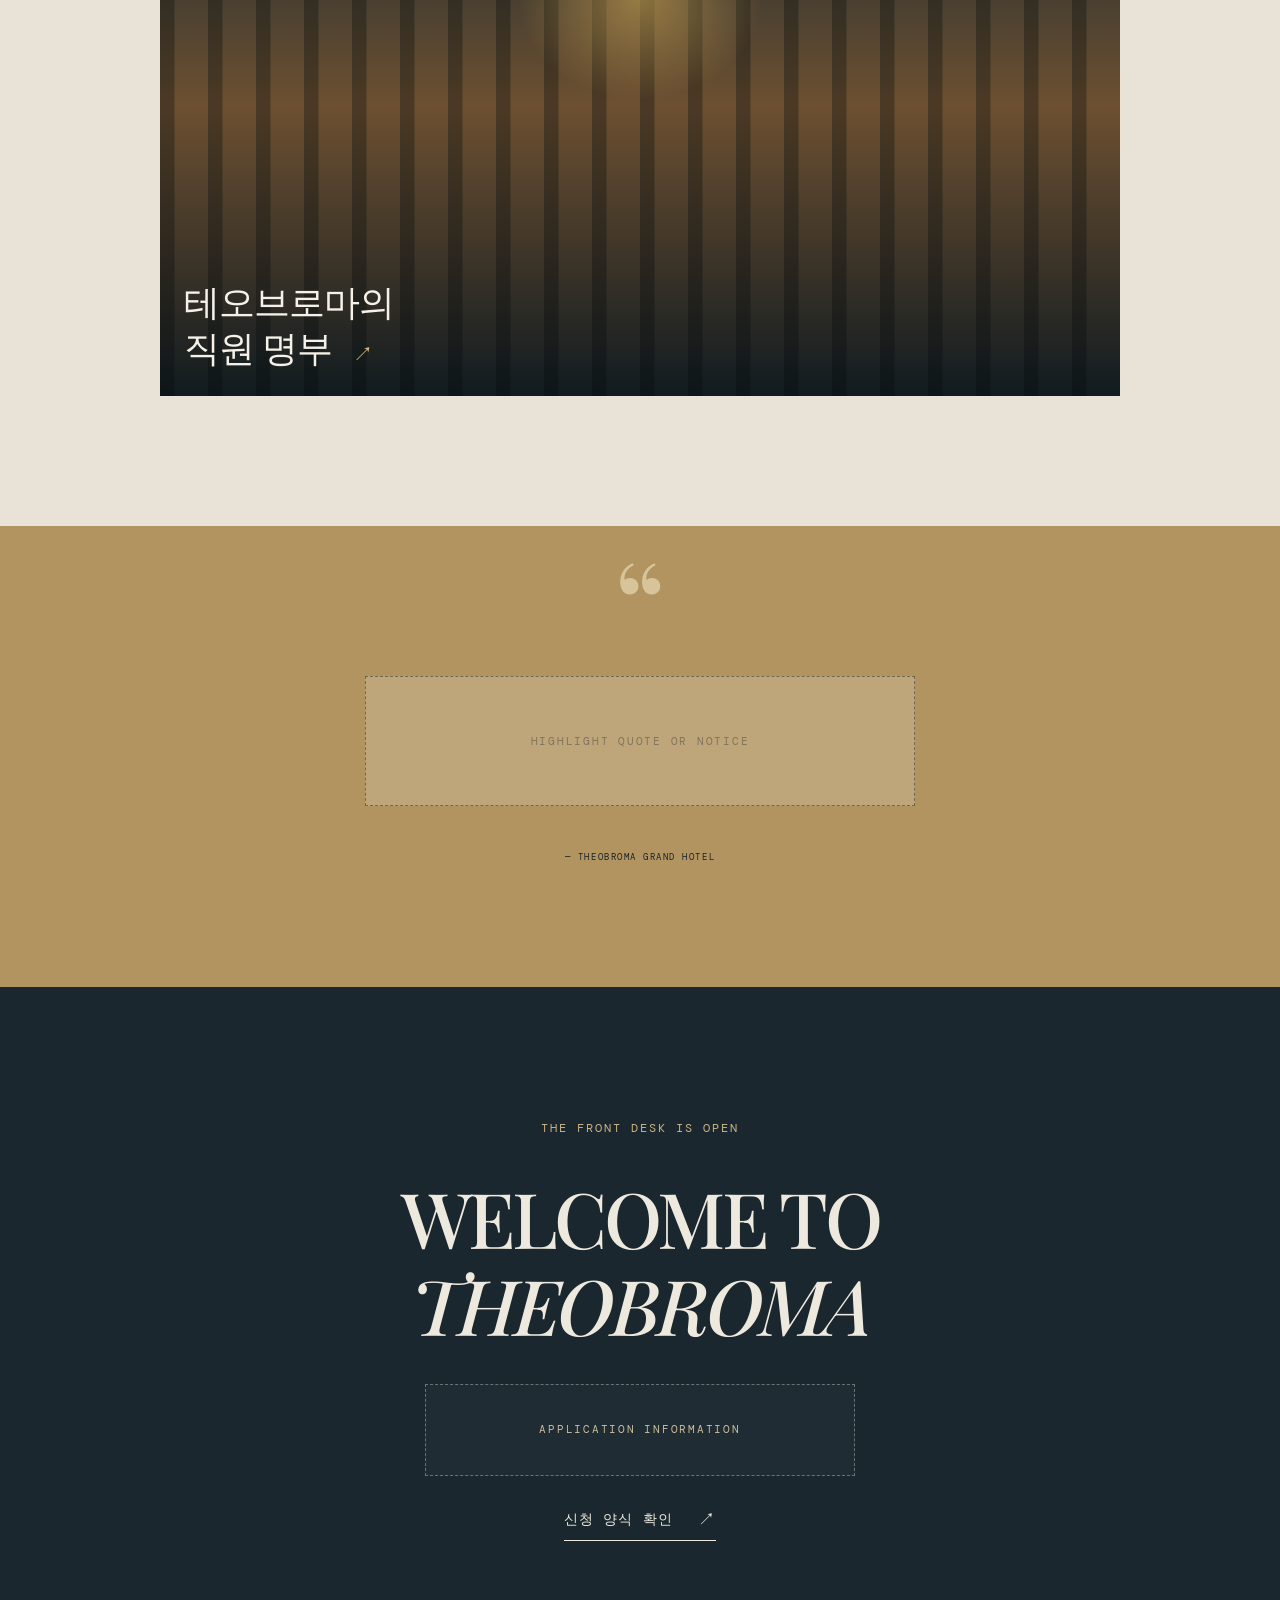
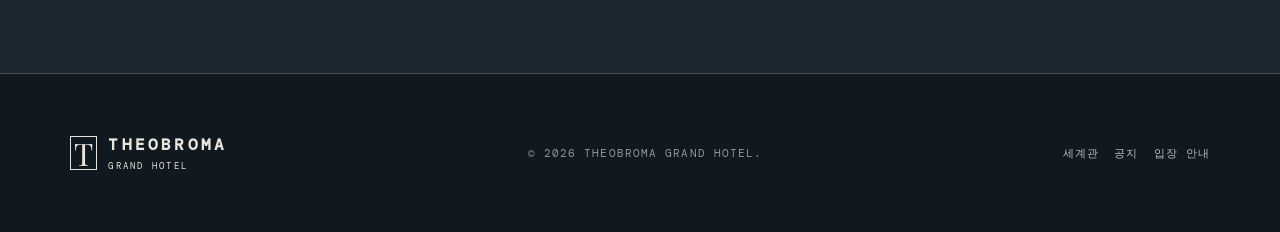
==== commit ab1c10b1: "Replace staff page with staff directory" ====
--- a/index.html
+++ b/index.html
@@ -18,7 +18,7 @@
       </a>
       <button class="menu-toggle" aria-label="메뉴 열기" aria-expanded="false"><span></span><span></span></button>
       <nav class="desktop-nav" aria-label="주 메뉴">
-        <a href="notice.html">공지사항</a><a href="world.html">세계관</a><a href="character-guide.html">캐릭터 가이드</a><a href="system.html">시스템</a><a href="guests.html">투숙객</a><a href="staff.html">직원</a>
+        <a href="notice.html">공지사항</a><a href="world.html">세계관</a><a href="character-guide.html">캐릭터 가이드</a><a href="system.html">시스템</a><a href="guests.html">직원</a>
       </nav>
       <a href="#apply" class="header-cta">투숙 문의 <span>↗</span></a>
     </header>
@@ -51,9 +51,8 @@
           <h2>A grand hotel,<br /><em>with a deeper welcome.</em></h2>
           <div class="content-placeholder"><span>HOTEL INTRODUCTION</span></div>
         </div>
-        <div class="image-grid">
-          <a class="feature-card room-card" href="staff.html"><span class="card-label"><span>01</span><b>STAFF DIRECTORY</b></span><span class="card-title">테오브로마의<br />직원 명부 <i>↗</i></span></a>
-          <a class="feature-card salon-card" href="guests.html"><span class="card-label"><span>02</span><b>GUEST DIRECTORY</b></span><span class="card-title">테오브로마의<br />투숙객 명부 <i>↗</i></span></a>
+        <div class="image-grid" style="grid-template-columns: 1fr">
+          <a class="feature-card salon-card" href="guests.html"><span class="card-label"><span>01</span><b>STAFF DIRECTORY</b></span><span class="card-title">테오브로마의<br />직원 명부 <i>↗</i></span></a>
         </div>
       </section>
 
--- a/style.css
+++ b/style.css
@@ -1,6 +1,6 @@
 :root{--ink:#132027;--night:#101b21;--deep:#0b1419;--paper:#e9e3d7;--gold:#b99a63;--pale:#f4efe5;--line:rgba(234,229,218,.28)}*{box-sizing:border-box}html{scroll-behavior:smooth}body{margin:0;background:var(--paper);color:var(--ink);font-family:'Noto Serif KR',serif}.page-noise{position:fixed;inset:0;z-index:20;pointer-events:none;opacity:.045;background-image:url("data:image/svg+xml,%3Csvg viewBox='0 0 180 180' xmlns='http://www.w3.org/2000/svg'%3E%3Cfilter id='n'%3E%3CfeTurbulence type='fractalNoise' baseFrequency='.9' numOctaves='4' stitchTiles='stitch'/%3E%3C/filter%3E%3Crect width='100%25' height='100%25' filter='url(%23n)'/%3E%3C/svg%3E")}.site-header{height:105px;padding:0 5.5vw;display:flex;align-items:center;justify-content:space-between;position:absolute;z-index:4;width:100%;color:#f5f1e9;border-bottom:1px solid var(--line)}.sub-header{position:relative;background:var(--night)}.brand{text-decoration:none;color:inherit;display:grid;grid-template-columns:28px auto;column-gap:10px;align-items:center;line-height:1}.brand-mark{grid-row:1/3;font-family:'Playfair Display',serif;font-size:31px;border:1px solid currentColor;width:27px;height:34px;display:grid;place-items:center}.brand-name{font:600 15px 'DM Mono',monospace;letter-spacing:.2em}.brand-sub{font:400 7px 'DM Mono',monospace;letter-spacing:.25em;margin-top:5px}.desktop-nav{display:flex;gap:33px;margin-left:9vw}.desktop-nav a,.header-cta,footer a{font:400 11px 'DM Mono',monospace;letter-spacing:.08em;color:inherit;text-decoration:none}.desktop-nav a{opacity:.8}.header-cta{border-bottom:1px solid #cfb77c;padding:8px 0}.header-cta span{color:#cfb77c;margin-left:6px}.hero{height:min(810px,100vh);min-height:650px;position:relative;isolation:isolate;color:#f7f4ed;overflow:hidden;background:radial-gradient(ellipse at 72% 52%,#6b5131 0,#332c27 22%,transparent 47%),linear-gradient(112deg,#07131c 0%,#17232a 48%,#121a1e 100%)}.hero:before{content:'';position:absolute;inset:0;background:linear-gradient(90deg,rgba(4,11,17,.76),rgba(6,13,17,.24) 65%,rgba(4,11,17,.45)),linear-gradient(0deg,rgba(5,12,17,.76),transparent 38%);z-index:-1}.hero-architecture{position:absolute;right:-3vw;bottom:0;width:61vw;height:72%;display:flex;gap:1.15vw;align-items:end;opacity:.72;filter:drop-shadow(-20px 0 25px #04080b)}.hero-architecture:before{content:'';position:absolute;inset:0 0 0 3%;background:repeating-linear-gradient(90deg,transparent 0 6.2%,rgba(11,15,16,.9) 6.3% 7.5%),linear-gradient(90deg,#3c3a32,#1d2424 42%,#50432d 78%,#242827);clip-path:polygon(0 17%,7% 8%,13% 17%,17% 0,24% 17%,31% 7%,38% 17%,46% 1%,53% 17%,61% 7%,68% 17%,77% 2%,84% 17%,91% 7%,100% 16%,100% 100%,0 100%)}.hero-architecture i{height:65%;width:2.3%;z-index:1;margin-bottom:9%;background:#c49a55;box-shadow:0 0 11px #d7a956,0 0 25px #a87426;opacity:.7}.hero-architecture i:nth-child(2),.hero-architecture i:nth-child(5){height:48%}.hero-architecture i:nth-child(3){height:76%}.hero-glow{position:absolute;right:23%;bottom:-14%;width:35vw;height:35vw;border-radius:50%;background:#bd8950;filter:blur(90px);opacity:.16;z-index:-1}.hero-content{position:absolute;left:12.5vw;top:28.5%;z-index:1}.eyebrow,.section-label,.chapter-kicker{font:400 10px 'DM Mono',monospace;letter-spacing:.17em}.eyebrow{color:#d7c293;margin-bottom:24px}.hero h1,.intro-copy h2,.visit-section h2,.sub-hero h1{font:500 clamp(48px,6.5vw,94px)/.98 'Playfair Display',serif;letter-spacing:-.045em;margin:0}.hero h1 em,.intro-copy em,.visit-section em{font-weight:500}.hero-copy{font-size:14px;line-height:2;margin:31px 0;color:#dedbd2}.text-link{display:inline-flex;gap:25px;align-items:center;color:inherit;text-decoration:none;font:400 11px 'DM Mono',monospace;letter-spacing:.08em;border-bottom:1px solid currentColor;padding-bottom:9px}.text-link span{font-size:17px}.hero-bottom{position:absolute;bottom:27px;left:5.5vw;right:5.5vw;display:flex;justify-content:space-between;align-items:center;font:400 9px 'DM Mono',monospace;letter-spacing:.12em;color:#d4d0c8}.scroll-cue{display:flex;align-items:center;gap:10px}.scroll-cue span{width:48px;height:1px;background:#d4d0c8}.reservation{background:#16232b;color:#ece8dd;padding:30px 5.5vw 34px;display:flex;align-items:end;gap:7vw}.reservation-intro{min-width:180px;font:400 9px 'DM Mono',monospace;letter-spacing:.16em;color:#d5be8a}.ornament{font-size:19px}.reservation-grid{display:flex;flex:1;gap:24px}.field{color:#f4f0e7;text-decoration:none;border-bottom:1px solid rgba(255,255,255,.32);padding:6px 0 12px;flex:1;position:relative}.field small{display:block;font:400 8px 'DM Mono',monospace;letter-spacing:.12em;color:#b9c0bd;margin-bottom:7px}.field strong{font-weight:400;font-size:13px}.field span{position:absolute;right:2px;bottom:11px}.reserve-button{display:flex;align-items:center;justify-content:center;text-decoration:none;padding:0 24px;background:#c2a46d;color:#132029;font:500 10px 'DM Mono',monospace;letter-spacing:.1em;min-height:51px}.reserve-button span{font-size:15px;margin-left:12px}.intro-section{padding:148px 12.5vw 130px}.section-label{margin:0;color:#8a795c}.intro-copy{display:grid;grid-template-columns:1.5fr .62fr;gap:8vw;align-items:end;margin:35px 0 80px}.intro-copy h2{color:#15222a;font-size:clamp(39px,5.2vw,76px)}.intro-copy>p{font-size:14px;line-height:2;color:#595d59;margin:0 0 7px}.image-grid{display:grid;grid-template-columns:1.22fr .78fr;gap:22px}.feature-card{height:510px;position:relative;overflow:hidden;color:#f5f1e8;padding:24px;background-color:#283137;isolation:isolate;text-decoration:none}.feature-card:before{content:'';position:absolute;inset:0;z-index:-1;transition:transform .7s ease}.room-card:before{background:radial-gradient(ellipse at 55% 35%,rgba(209,177,121,.5),transparent 27%),linear-gradient(135deg,transparent 43%,rgba(22,18,15,.6)),repeating-linear-gradient(90deg,rgba(0,0,0,.11) 0 1px,transparent 1px 39px),linear-gradient(125deg,#18242a 5%,#5b4a37 46%,#1c282a 100%);transform:scale(1.01)}.salon-card:before{background:radial-gradient(ellipse at 50% 22%,rgba(237,189,91,.48),transparent 18%),repeating-linear-gradient(90deg,rgba(4,9,10,.32) 0 14px,transparent 15px 48px),linear-gradient(0deg,#111b20,#6d5031 57%,#242e2f)}.feature-card:hover:before{transform:scale(1.06)}.card-label{display:flex;gap:14px;align-items:center;font:400 9px 'DM Mono',monospace;letter-spacing:.13em}.card-label span{color:#d3b67b}.card-label b{font-weight:400}.card-title{position:absolute;bottom:27px;font:500 37px/.98 'Playfair Display',serif;letter-spacing:-.03em}.card-title i{font:300 20px 'DM Mono',monospace;color:#d5bc82;margin-left:13px;font-style:normal}.lore-section{background:#17242b;color:#eee9de;padding:115px 12.5vw 130px}.lore-heading{display:flex;justify-content:space-between;align-items:end;border-bottom:1px solid rgba(234,229,218,.3);padding-bottom:27px}.lore-heading .section-label{color:#d0b682}.lore-heading>p:last-child{font:500 22px 'Playfair Display',serif;margin:0;color:#ded4c3}.lore-grid{display:grid;grid-template-columns:repeat(3,1fr);gap:40px;padding-top:44px}.lore-grid article{border-top:1px solid rgba(234,229,218,.23);padding-top:18px}.lore-grid span{font:400 13px 'DM Mono',monospace;color:#c5a970}.lore-grid h3{font:500 25px 'Playfair Display',serif;margin:38px 0 15px}.lore-grid p{font-size:13px;line-height:2;color:#c4c7c1;margin:0}.quote-section{background:#b29461;color:#172229;text-align:center;padding:122px 20px;position:relative}.large-quote{font:500 120px/0 'Playfair Display',serif;color:#d8c49b;position:absolute;top:74px;left:50%;transform:translateX(-50%)}.quote-section p{font:500 clamp(30px,4vw,57px)/1.12 'Playfair Display',serif;letter-spacing:-.04em;position:relative}.quote-source{font:400 9px 'DM Mono',monospace;letter-spacing:.17em}.journal-section{padding:116px 12.5vw 130px}.section-heading{display:flex;justify-content:space-between;align-items:center;border-bottom:1px solid #bdb6a7;padding-bottom:23px}.dark-link{color:#202a2d}.journal-list a{color:#1d2a2d;text-decoration:none;display:grid;grid-template-columns:75px 1fr 110px 30px;align-items:center;padding:26px 0;border-bottom:1px solid #c9c2b4;transition:padding .3s}.journal-list a:hover{padding-left:12px;background:rgba(177,151,99,.08)}.journal-list span,.journal-list time{font:400 10px 'DM Mono',monospace;color:#8c8066}.journal-list p{font:500 24px 'Playfair Display',serif;margin:0;letter-spacing:-.02em}.journal-list b{font:400 18px 'DM Mono',monospace}.visit-section{text-align:center;background:#1a272e;color:#eee9de;padding:132px 20px}.visit-section .section-label{color:#cbb383}.visit-section h2{font-size:clamp(45px,6vw,82px);margin:35px 0}.address{font:400 10px/2 'DM Mono',monospace;letter-spacing:.13em;color:#c9c8c0;margin-bottom:30px}footer{background:#10191f;color:#e9e5dc;min-height:160px;padding:40px 5.5vw;display:flex;align-items:center;justify-content:space-between;border-top:1px solid #495157}footer p{font:400 8px 'DM Mono',monospace;letter-spacing:.1em;color:#909798}footer>div{display:flex;gap:16px}footer>div a{font-size:9px;color:#bbc0bd}.menu-toggle{display:none}.subpage{min-height:calc(100vh - 105px);background:linear-gradient(135deg,#17242b,#0c151b);color:#eee9de}.sub-hero{padding:92px 12.5vw 74px;border-bottom:1px solid rgba(234,229,218,.22)}.sub-hero .section-label,.chapter-kicker{color:#c9ad78}.sub-hero h1{margin:25px 0 0}.sub-hero>p:last-child{max-width:470px;font-size:14px;line-height:2;color:#c8c9c3;margin:27px 0 0}.content-shell{padding:70px 12.5vw 130px}.sub-nav{font:400 10px 'DM Mono',monospace;letter-spacing:.12em;color:#c9ad78;margin:0 0 45px}.sub-nav a{color:inherit;text-decoration:none}.sub-nav span{opacity:.55;margin:0 10px}.chapter{display:grid;grid-template-columns:100px minmax(0,640px);gap:5vw;padding:45px 0;border-top:1px solid rgba(234,229,218,.25)}.chapter-number{font:400 12px 'DM Mono',monospace;color:#c9ad78}.chapter h2,.rules-panel h2,.notice-list h2,.contact-panel h2{font:500 40px 'Playfair Display',serif;letter-spacing:-.035em;margin:17px 0}.chapter div>p:last-child{font-size:14px;line-height:2.05;color:#c8c9c3;margin:0}.chapter-reverse{margin-left:auto;grid-template-columns:100px minmax(0,640px);width:82%;border-bottom:0}.rules-panel,.contact-panel{margin-top:65px;background:#c0a16a;color:#16222a;padding:55px 6vw}.rules-panel .section-label{color:#4d473d}.rules-panel h2,.contact-panel h2{font-size:48px}.rules-panel ol{list-style:none;padding:0;margin:35px 0 0;border-top:1px solid rgba(22,34,42,.35)}.rules-panel li{padding:17px 0;border-bottom:1px solid rgba(22,34,42,.35);display:grid;grid-template-columns:180px 1fr;gap:25px;font-size:13px;line-height:1.8}.rules-panel li b{font-size:15px}.notice-list{border-top:1px solid rgba(234,229,218,.25)}.notice-list article{display:grid;grid-template-columns:75px 1fr auto;gap:20px;padding:33px 0;border-bottom:1px solid rgba(234,229,218,.25)}.notice-list>article>span,.notice-list b{font:400 10px 'DM Mono',monospace;color:#c9ad78}.notice-list b{align-self:center}.notice-list h2{font-size:31px;margin:12px 0}.notice-list div>p:last-child,.contact-panel>p:not(.section-label){font-size:13px;line-height:2;color:#c8c9c3;margin:0}.contact-panel{background:#e8e1d3}.contact-panel .section-label{color:#817052}.contact-panel>p:not(.section-label){color:#4b5554;margin-bottom:28px}
 @media(max-width:760px){.site-header{height:79px;padding:0 6vw}.desktop-nav,.header-cta{display:none}.desktop-nav.is-open{display:flex;position:absolute;top:79px;left:0;right:0;padding:25px 7vw;background:#15222a;flex-direction:column;gap:20px;border-bottom:1px solid var(--line)}.menu-toggle{display:grid;gap:6px;border:0;background:none;padding:8px;color:#fff}.menu-toggle span{display:block;width:23px;height:1px;background:currentColor}.hero{min-height:690px}.hero-content{left:8vw;top:27%}.hero-architecture{width:110vw;right:-33vw;height:57%;opacity:.56}.hero-bottom{left:6vw;right:6vw}.hero-bottom>p:first-child,.hero-bottom>p:last-child{display:none}.reservation{padding:29px 7vw;display:block}.reservation-intro{margin-bottom:21px}.reservation-grid{display:grid;gap:16px}.reserve-button{height:49px;margin-top:4px}.intro-section,.journal-section,.lore-section,.content-shell{padding:88px 7vw}.intro-copy{display:block;margin:25px 0 48px}.intro-copy>p{margin-top:30px}.image-grid,.lore-grid{grid-template-columns:1fr;gap:13px}.feature-card{height:400px}.salon-card{height:300px}.lore-heading{display:block}.lore-heading>p:last-child{margin-top:25px}.lore-grid{padding-top:30px;gap:26px}.lore-grid h3{margin:20px 0 9px}.quote-section{padding:95px 18px}.section-heading{align-items:flex-start}.section-heading .text-link{font-size:8px;gap:9px}.journal-list a{grid-template-columns:34px 1fr 22px;gap:6px}.journal-list time{display:none}.journal-list p{font-size:18px}.visit-section{padding:91px 20px}footer{display:grid;gap:23px;padding:39px 7vw}.footer-brand{width:max-content}footer>div{gap:13px}.sub-header{height:79px}.subpage{min-height:calc(100vh - 79px)}.sub-hero{padding:72px 7vw 54px}.chapter,.chapter-reverse{grid-template-columns:38px 1fr;width:auto;gap:15px;padding:32px 0}.chapter h2,.notice-list h2{font-size:29px}.rules-panel,.contact-panel{margin-top:40px;padding:38px 7vw}.rules-panel h2,.contact-panel h2{font-size:37px}.rules-panel li{display:block}.rules-panel li span{display:block;margin-top:8px}.notice-list article{grid-template-columns:32px 1fr;gap:12px}.notice-list b{display:none}}
-.content-placeholder{min-height:92px;border:1px dashed rgba(19,32,39,.45);background:rgba(255,255,255,.16);display:grid;place-items:center;padding:20px;color:#82745c;font:400 9px 'DM Mono',monospace;letter-spacing:.16em;text-align:center}.hero-placeholder{width:min(370px,76vw);margin:31px 0;background:rgba(255,255,255,.04);border-color:rgba(245,241,233,.42);color:#ded1b2}.light-placeholder{border-color:rgba(234,229,218,.38);background:rgba(255,255,255,.025);color:#cbbd9d}.dark-placeholder{border-color:rgba(22,34,42,.4);color:#4d473d;background:rgba(255,255,255,.13)}.quote-placeholder{max-width:550px;margin:28px auto 36px;min-height:130px}.visit-placeholder{max-width:430px;margin:0 auto 30px}.lore-heading .content-placeholder{width:260px;min-height:62px}.system-grid{display:grid;grid-template-columns:repeat(2,1fr);gap:20px}.system-grid article{padding:27px;border:1px solid rgba(234,229,218,.25);min-height:280px}.system-grid article>span{font:400 10px 'DM Mono',monospace;color:#c9ad78}.system-grid h2{font:500 29px 'Playfair Display',serif;margin:45px 0 20px}.quick-links{display:flex;gap:15px;margin-top:40px}.quick-links a{flex:1;background:#c0a16a;color:#16222a;padding:21px 25px;text-decoration:none;font:500 11px 'DM Mono',monospace;letter-spacing:.08em;display:flex;justify-content:space-between}.directory-grid{display:grid;grid-template-columns:repeat(4,1fr);gap:16px}.directory-grid a{display:block;text-decoration:none;color:#eee9de;border:1px solid rgba(234,229,218,.22);padding:17px;transition:transform .25s,background .25s}.directory-grid a:hover{transform:translateY(-5px);background:rgba(255,255,255,.06)}.directory-grid>a>span{font:400 9px 'DM Mono',monospace;color:#c9ad78;letter-spacing:.1em}.portrait-placeholder,.profile-photo{margin:16px 0 20px;aspect-ratio:4/5;background:linear-gradient(145deg,#6c5536,#1b292e 58%,#0e191e);border:1px solid rgba(234,229,218,.24);display:grid;place-items:center;text-align:center;font:400 10px/1.7 'DM Mono',monospace;letter-spacing:.15em;color:#d4c29c}.staff-grid .portrait-placeholder{background:linear-gradient(145deg,#24363a,#725939 54%,#152127)}.directory-grid h2{font:500 25px 'Playfair Display',serif;margin:0 0 5px}.directory-grid p{margin:0;font-size:12px;color:#bfc3bd}.profile-page h1{font:500 clamp(44px,6vw,80px)/1 'Playfair Display',serif;margin:18px 0 28px}.profile-head{display:grid;grid-template-columns:minmax(230px,350px) 1fr;gap:7vw;align-items:center;padding-bottom:65px;border-bottom:1px solid rgba(234,229,218,.25)}.profile-photo{margin:0;min-height:430px}.profile-head .content-placeholder{max-width:420px}.profile-details{display:grid;grid-template-columns:1fr 1fr;gap:25px;padding-top:55px}.profile-details section>.chapter-kicker{margin:0 0 14px}.tall-placeholder{min-height:300px}
+.content-placeholder{min-height:92px;border:1px dashed rgba(19,32,39,.45);background:rgba(255,255,255,.16);display:grid;place-items:center;padding:20px;color:#82745c;font:400 9px 'DM Mono',monospace;letter-spacing:.16em;text-align:center}.hero-placeholder{width:min(370px,76vw);margin:31px 0;background:rgba(255,255,255,.04);border-color:rgba(245,241,233,.42);color:#ded1b2}.light-placeholder{border-color:rgba(234,229,218,.38);background:rgba(255,255,255,.025);color:#cbbd9d}.dark-placeholder{border-color:rgba(22,34,42,.4);color:#4d473d;background:rgba(255,255,255,.13)}.quote-placeholder{max-width:550px;margin:28px auto 36px;min-height:130px}.visit-placeholder{max-width:430px;margin:0 auto 30px}.lore-heading .content-placeholder{width:260px;min-height:62px}.system-grid{display:grid;grid-template-columns:repeat(2,1fr);gap:20px}.system-grid article{padding:27px;border:1px solid rgba(234,229,218,.25);min-height:280px}.system-grid article>span{font:400 10px 'DM Mono',monospace;color:#c9ad78}.system-grid h2{font:500 29px 'Playfair Display',serif;margin:45px 0 20px}.quick-links{display:flex;gap:15px;margin-top:40px}.quick-links a{flex:1;background:#c0a16a;color:#16222a;padding:21px 25px;text-decoration:none;font:500 11px 'DM Mono',monospace;letter-spacing:.08em;display:flex;justify-content:space-between}.directory-grid{display:grid;grid-template-columns:repeat(4,1fr);gap:16px}.directory-grid a{display:block;text-decoration:none;color:#eee9de;border:1px solid rgba(234,229,218,.22);padding:17px;transition:transform .25s,background .25s}.directory-grid a:hover{transform:translateY(-5px);background:rgba(255,255,255,.06)}.directory-grid>a>span{font:400 9px 'DM Mono',monospace;color:#c9ad78;letter-spacing:.1em}.portrait-placeholder,.profile-photo{margin:16px 0 20px;aspect-ratio:4/5;background:linear-gradient(145deg,#6c5536,#1b292e 58%,#0e191e);border:1px solid rgba(234,229,218,.24);display:grid;place-items:center;text-align:center;font:400 10px/1.7 'DM Mono',monospace;letter-spacing:.15em;color:#d4c29c}.directory-grid h2{font:500 25px 'Playfair Display',serif;margin:0 0 5px}.directory-grid p{margin:0;font-size:12px;color:#bfc3bd}.profile-page h1{font:500 clamp(44px,6vw,80px)/1 'Playfair Display',serif;margin:18px 0 28px}.profile-head{display:grid;grid-template-columns:minmax(230px,350px) 1fr;gap:7vw;align-items:center;padding-bottom:65px;border-bottom:1px solid rgba(234,229,218,.25)}.profile-photo{margin:0;min-height:430px}.profile-head .content-placeholder{max-width:420px}.profile-details{display:grid;grid-template-columns:1fr 1fr;gap:25px;padding-top:55px}.profile-details section>.chapter-kicker{margin:0 0 14px}.tall-placeholder{min-height:300px}
 @media(max-width:760px){.system-grid,.directory-grid,.profile-details{grid-template-columns:1fr}.quick-links{display:grid}.profile-head{grid-template-columns:1fr;gap:28px}.profile-photo{min-height:340px}.lore-heading .content-placeholder{margin-top:20px;width:100%}}
 
 /* Type rhythm: keep multi-line display copy open and readable. */
@@ -29,43 +29,20 @@
   .visit-section h2{line-height:1.18}
 }
 
-.auth-login{border:1px solid rgba(207,183,124,.75);background:rgba(15,26,32,.45);color:#ead9b1;padding:9px 13px;font:500 10px 'DM Mono',monospace;letter-spacing:.08em;cursor:pointer;white-space:nowrap}
-.auth-login.is-authenticated{border-color:rgba(166,194,171,.7);color:#c6ddcb}
-.login-open{overflow:hidden}
-.login-backdrop{position:fixed;inset:0;z-index:1000;background:rgba(5,12,16,.78);backdrop-filter:blur(8px);display:grid;place-items:center;padding:22px}
-.login-backdrop.page-lock{background:linear-gradient(135deg,rgba(10,21,27,.98),rgba(18,31,37,.96))}
-.login-panel{position:relative;width:min(460px,100%);background:#eee8dc;color:#17242b;padding:42px;border:1px solid #c3ac78;box-shadow:0 24px 80px rgba(0,0,0,.38)}
-.login-panel .chapter-kicker{color:#967d4f;margin:0 0 12px}
-.login-panel h2{font:500 34px/1.25 'Playfair Display','Noto Serif KR',serif;margin:0 0 14px}
-.login-description{font-size:13px;line-height:1.8;color:#5e625d;margin:0 0 25px}
-.login-form{display:grid;gap:10px}.login-form label{font-size:12px;font-weight:600}.login-form input{width:100%;border:1px solid #aa9f8c;background:#faf7f0;color:#17242b;padding:13px 14px;font-size:18px;letter-spacing:.18em;outline:none}.login-form input:focus{border-color:#9c7e48;box-shadow:0 0 0 3px rgba(185,154,99,.16)}.login-form button{border:0;background:#17242b;color:#f4efe5;padding:14px;cursor:pointer;font:500 11px 'DM Mono',monospace;letter-spacing:.1em}.login-error{min-height:18px;margin:0;color:#a03931;font-size:12px}.login-close{position:absolute;right:14px;top:14px;border:0;background:none;color:#6f6b62;cursor:pointer}.login-home{display:inline-block;margin-top:18px;color:#6f5b39;font-size:12px;text-decoration:none;border-bottom:1px solid currentColor;padding-bottom:4px}
-
-@media(max-width:900px){.site-header{gap:12px}.auth-login{margin-left:auto}.site-header>.header-cta{display:none}}
-@media(max-width:760px){.auth-login{margin-left:auto;padding:8px 10px}.login-panel{padding:34px 25px}.login-panel h2{font-size:28px}}
+/* Staff directory: live profile records and status display. */
+.guest-directory-shell{padding-top:54px}.directory-heading{display:flex;align-items:flex-start;justify-content:space-between;gap:24px;margin-bottom:42px}.directory-heading .sub-nav{margin:0}.directory-count{margin:0;color:#c9ad78;font:400 11px/1.6 'DM Mono',monospace;letter-spacing:.12em}.guest-directory-grid{display:grid;grid-template-columns:repeat(4,minmax(0,1fr));gap:18px}.directory-loading,.directory-error{grid-column:1/-1;margin:0;padding:50px 20px;border:1px solid rgba(234,229,218,.22);color:#c8c9c3;text-align:center;font-size:16px}.directory-error{color:#efb0a9}.guest-record-card{width:100%;padding:16px;border:1px solid rgba(234,229,218,.24);background:transparent;color:#eee9de;text-align:left;cursor:pointer;transition:transform .25s ease,background .25s ease,border-color .25s ease}.guest-record-card:hover{transform:translateY(-6px);background:rgba(255,255,255,.06);border-color:#c9ad78}.guest-record-label,.guest-record-open{display:block;font:400 10px/1.5 'DM Mono',monospace;letter-spacing:.1em;color:#c9ad78}.guest-record-image{display:grid;place-items:center;aspect-ratio:4/5;margin:16px 0 20px;overflow:hidden;background:linear-gradient(145deg,#6c5536,#1b292e 58%,#0e191e);border:1px solid rgba(234,229,218,.24);color:#d4c29c;text-align:center;font:400 10px/1.7 'DM Mono',monospace;letter-spacing:.15em}.guest-record-image img{width:100%;height:100%;object-fit:cover;transition:transform .4s ease}.guest-record-card:hover img{transform:scale(1.05)}.guest-record-card strong{display:block;min-height:2.6em;font:500 29px/1.18 'Playfair Display','Noto Serif KR',serif;letter-spacing:-.025em}.guest-record-open{display:flex;justify-content:space-between;margin-top:19px;padding-top:12px;border-top:1px solid rgba(234,229,218,.2)}.guest-record-open i{font-style:normal;font-size:15px}.guest-profile-view{animation:guestProfileEnter .35s ease}.guest-back{margin:0 0 32px;padding:0 0 9px;border:0;border-bottom:1px solid #c9ad78;background:none;color:#e8e1d3;cursor:pointer;font:400 12px 'DM Mono',monospace;letter-spacing:.08em}.guest-profile-layout{display:grid;grid-template-columns:minmax(210px,280px) minmax(0,1fr);gap:6vw;align-items:start}.guest-profile-aside{position:sticky;top:24px}.guest-profile-portrait{display:grid;place-items:center;overflow:hidden;aspect-ratio:2/3;border:1px solid #c9ad78;background:linear-gradient(145deg,#6c5536,#1b292e 58%,#0e191e);color:#d4c29c;text-align:center;font:400 12px/1.7 'DM Mono',monospace;letter-spacing:.15em}.guest-profile-portrait img{width:100%;height:100%;object-fit:cover}.guest-stats{margin-top:16px;padding:21px;background:rgba(4,12,16,.3);border:1px solid rgba(234,229,218,.22)}.guest-stats .chapter-kicker{margin:0 0 13px}.guest-stats dl{margin:0}.guest-stats dl>div{display:flex;justify-content:space-between;align-items:baseline;padding:9px 0;border-top:1px solid rgba(234,229,218,.14)}.guest-stats dt{color:#c8c9c3;font-size:16px}.guest-stats dd{margin:0;color:#d3b67b;font:500 23px 'Playfair Display',serif}.guest-profile-title{display:flex;justify-content:space-between;align-items:end;gap:22px;padding:0 0 24px;border-bottom:1px solid rgba(234,229,218,.3)}.guest-profile-title .chapter-kicker{margin:0 0 12px}.guest-profile-title h2{margin:0;color:#f2ede2;font:500 clamp(44px,6vw,76px)/1.1 'Playfair Display','Noto Serif KR',serif;letter-spacing:-.04em}.guest-profile-mark{color:#c9ad78;text-align:right;font:400 9px/1.6 'DM Mono',monospace;letter-spacing:.15em}.guest-profile-document{min-height:520px;margin-top:25px;padding:38px;background:rgba(4,12,16,.3);border:1px solid rgba(234,229,218,.2);color:#e2ded4;font-size:17px;line-height:1.9;overflow-wrap:anywhere}.guest-profile-document p{margin:0 0 17px;word-break:keep-all}.guest-profile-document h1,.guest-profile-document h2,.guest-profile-document h3{margin:36px 0 17px;padding-bottom:10px;border-bottom:1px dashed rgba(201,173,120,.55);color:#d3b67b;font:500 1.55em 'Playfair Display','Noto Serif KR',serif}.guest-profile-document h1:first-child,.guest-profile-document h2:first-child,.guest-profile-document h3:first-child{margin-top:0}.guest-profile-document strong,.guest-profile-document b{color:#f0d895}.guest-profile-document a{color:#a8ccec}.guest-profile-document img{display:block;max-width:100%;height:auto;margin:17px auto;border:1px solid rgba(234,229,218,.25)}.guest-profile-document table{width:100%;margin:22px 0;border-collapse:collapse}.guest-profile-document th,.guest-profile-document td{padding:12px;border:1px solid rgba(234,229,218,.24);text-align:left}.guest-document-loading{color:#c8c9c3;text-align:center}.guest-document-error{color:#efb0a9;text-align:center}@keyframes guestProfileEnter{from{opacity:0;transform:translateY(10px)}to{opacity:1;transform:translateY(0)}}
+@media(max-width:900px){.guest-directory-grid{grid-template-columns:repeat(2,minmax(0,1fr))}.guest-profile-layout{grid-template-columns:190px minmax(0,1fr);gap:30px}.guest-profile-document{padding:28px}}
+@media(max-width:760px){.guest-directory-shell{padding-top:36px}.directory-heading{display:block;margin-bottom:28px}.directory-count{margin-top:16px}.guest-directory-grid{grid-template-columns:1fr;gap:13px}.guest-record-card{display:grid;grid-template-columns:92px 1fr;column-gap:16px;align-items:center}.guest-record-label{grid-column:1/-1}.guest-record-image{grid-column:1;margin:15px 0 0}.guest-record-card strong{grid-column:2;grid-row:2;font-size:28px}.guest-record-open{grid-column:2;grid-row:3;align-self:end;margin:0;padding-top:10px}.guest-profile-layout{grid-template-columns:1fr}.guest-profile-aside{position:static;display:grid;grid-template-columns:120px 1fr;gap:14px}.guest-profile-portrait{aspect-ratio:4/5}.guest-stats{margin:0;padding:16px}.guest-stats .chapter-kicker{font-size:11px}.guest-stats dl{display:grid;grid-template-columns:1fr 1fr;column-gap:14px}.guest-stats dl>div{padding:5px 0}.guest-stats dt{font-size:14px}.guest-stats dd{font-size:19px}.guest-profile-title{align-items:start}.guest-profile-mark{display:none}.guest-profile-document{min-height:350px;margin-top:18px;padding:23px 18px;font-size:16px}.guest-back{font-size:11px}}
 
 .guide-grid article:last-child{grid-column:1/-1;min-height:230px}
-.staff-profile-head{grid-template-columns:minmax(180px,260px) minmax(0,1fr);gap:5vw;padding-bottom:45px}
-.staff-profile-head .profile-photo{min-height:300px}
-.staff-profile-head .content-placeholder{max-width:520px;min-height:120px}
-.staff-system-section{padding-top:48px}
-.staff-system-heading{display:flex;justify-content:space-between;align-items:end;margin-bottom:22px}
-.staff-system-heading .section-label{color:#c9ad78}
-.staff-system-heading h2{font:500 32px/1.2 'Playfair Display',serif;margin:0}
-.staff-system-links{display:grid;grid-template-columns:repeat(2,1fr);gap:18px}
-.staff-system-links a{min-height:150px;border:1px solid rgba(234,229,218,.28);padding:25px;color:#eee9de;text-decoration:none;display:grid;grid-template-columns:1fr auto;grid-template-rows:auto 1fr;transition:background .25s,transform .25s}
-.staff-system-links a:hover{background:rgba(255,255,255,.06);transform:translateY(-4px)}
-.staff-system-links span{grid-column:1/-1;font:400 9px/1.6 'DM Mono',monospace;letter-spacing:.14em;color:#c9ad78}
-.staff-system-links strong{align-self:end;font:500 24px/1.3 'Playfair Display',serif}
-.staff-system-links i{align-self:end;font:400 17px 'DM Mono',monospace;color:#c9ad78;font-style:normal}
 
 @media(max-width:760px){
   .guide-grid article:last-child{grid-column:auto}
-  .staff-profile-head{grid-template-columns:110px 1fr;gap:22px;padding-bottom:34px}
-  .staff-profile-head .profile-photo{min-height:150px}
-  .staff-profile-head h1{font-size:clamp(30px,9vw,42px);margin:10px 0 16px}
-  .staff-profile-head .content-placeholder{min-height:88px}
-  .staff-system-heading{display:block}
-  .staff-system-heading h2{margin-top:9px}
-  .staff-system-links{grid-template-columns:1fr;gap:12px}
-  .staff-system-links a{min-height:120px}
 }
+
+/* Improved readability for navigation, labels, and supporting copy. */
+.brand-name{font-size:16px}.brand-sub{font-size:9px}.desktop-nav a,.header-cta,footer a,.text-link{font-size:14px}.eyebrow,.section-label,.chapter-kicker{font-size:12px}.hero-bottom,.reservation-intro,.card-label,.sub-nav{font-size:11px}.field small{font-size:11px}.reserve-button{font-size:12px}.journal-list span,.journal-list time{font-size:11px}footer p{font-size:11px}footer>div a{font-size:11px}.content-placeholder{font-size:11px}.directory-grid>a>span,.system-grid article>span{font-size:11px}.quick-links a{font-size:12px}.hero-copy,.intro-copy>p,.lore-grid p,.chapter div>p:last-child,.notice-list div>p:last-child,.contact-panel>p:not(.section-label),.directory-grid p{font-size:14px}
+@media(min-width:761px){.hero h1,.intro-copy h2,.visit-section h2,.sub-hero h1{font-size:clamp(48px,6vw,88px)}.card-title{font-size:36px}.chapter h2,.rules-panel h2,.notice-list h2,.contact-panel h2{font-size:39px}.directory-grid h2{font-size:25px}}
+
+/* Keep supporting copy intact; tighten only the top navigation. */
+.desktop-nav a,.header-cta{font-size:12px}
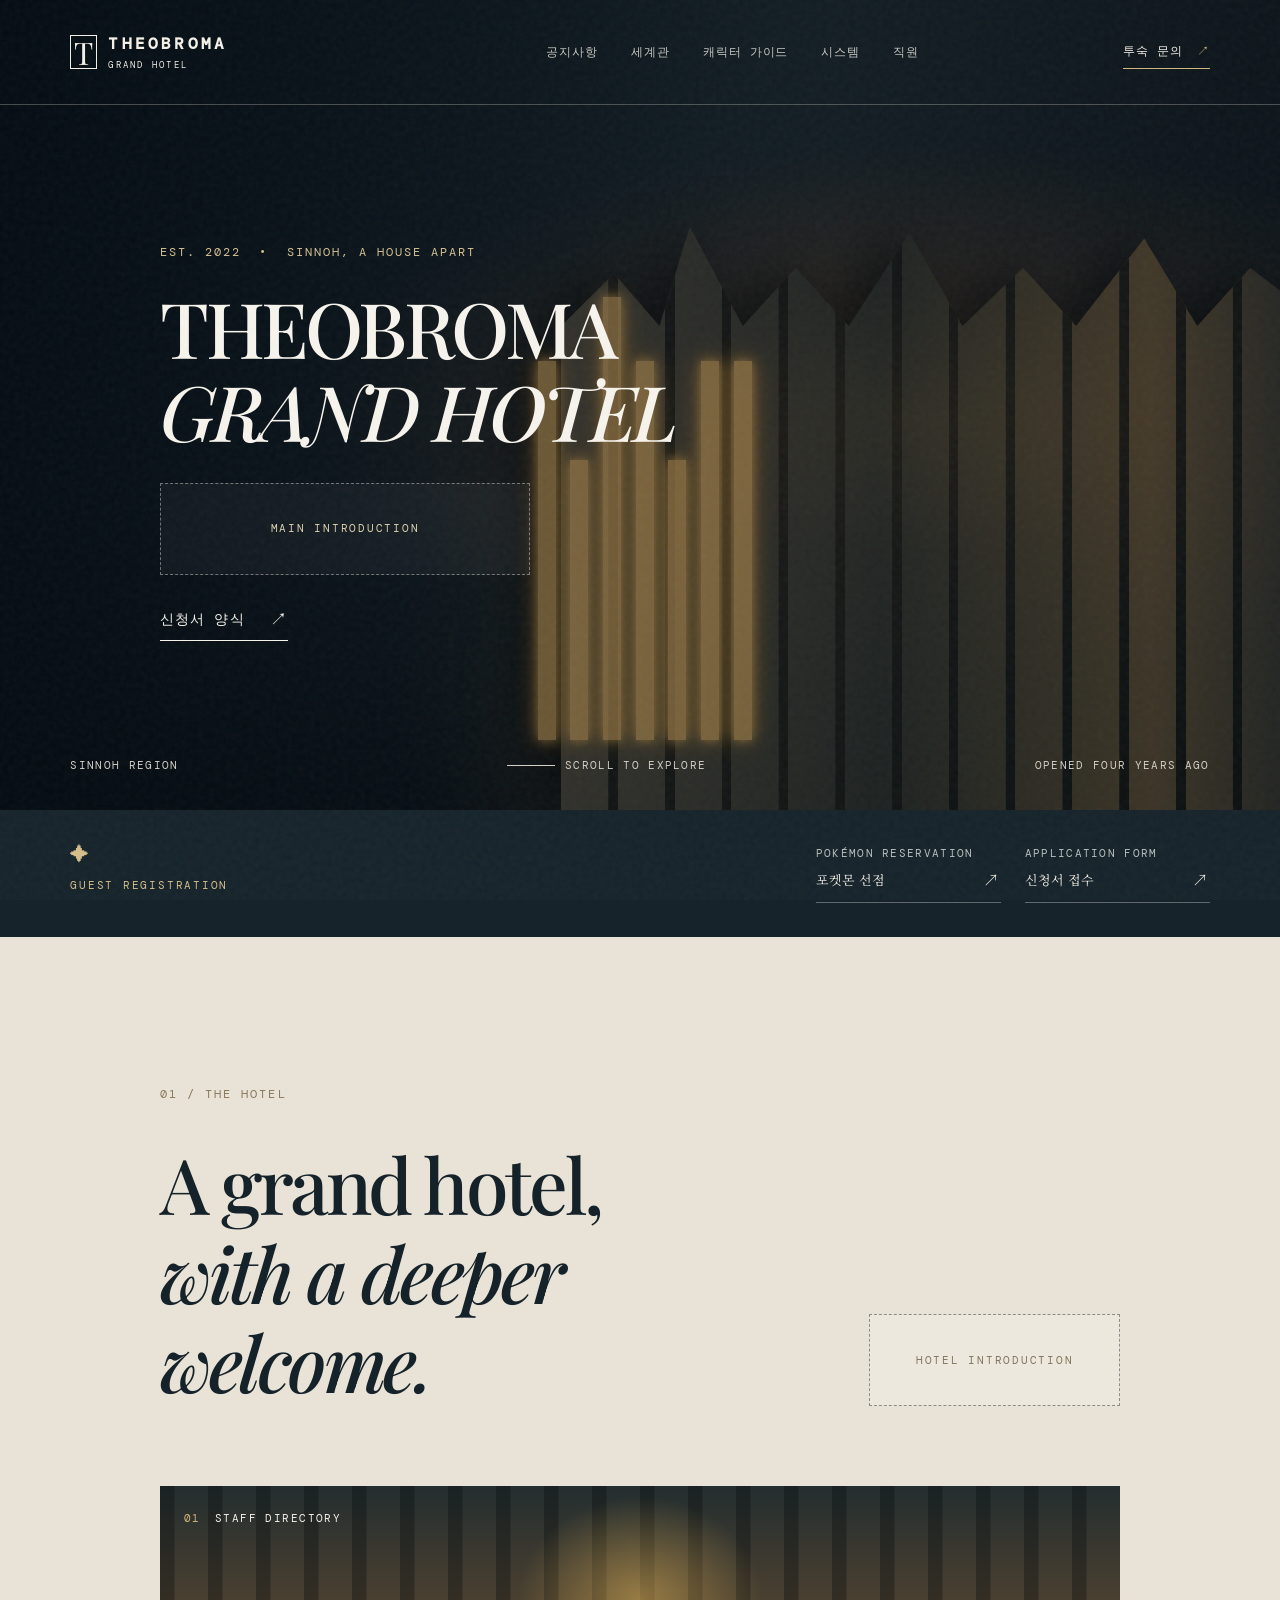
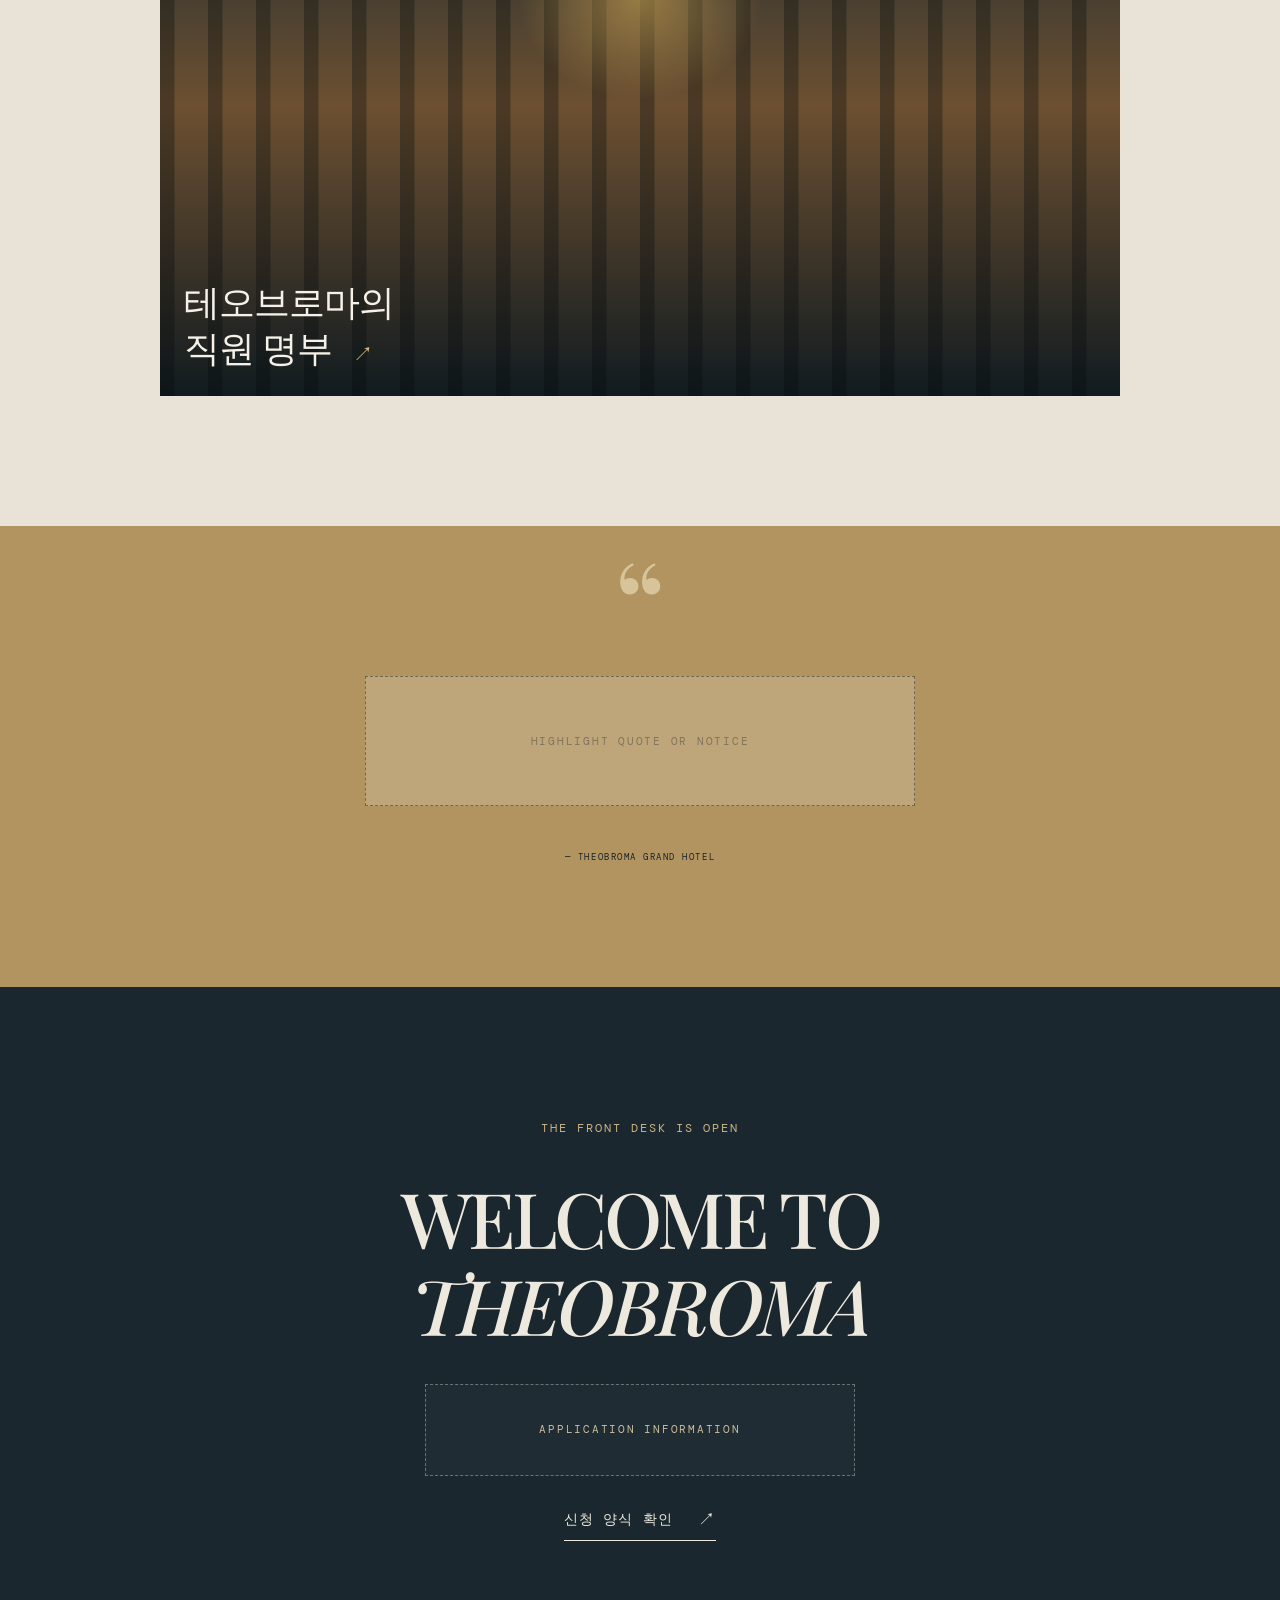
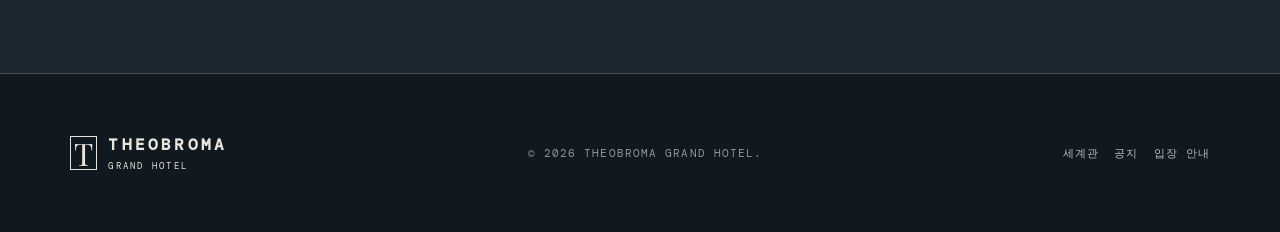
==== commit 840fc14e: "Update application links and reservation buttons" ====
--- a/index.html
+++ b/index.html
@@ -31,7 +31,7 @@
           <p class="eyebrow">EST. 2022 &nbsp;•&nbsp; SINNOH, A HOUSE APART</p>
           <h1>THEOBROMA<br /><em>GRAND HOTEL</em></h1>
           <div class="content-placeholder hero-placeholder"><span>MAIN INTRODUCTION</span></div>
-          <a class="text-link" href="#hotel">호텔 안내 살펴보기 <span>↘</span></a>
+          <a class="text-link" href="https://docs.google.com/document/d/1gh5JLgFvhjqkYTY8bAmSzdmqKsjlydrcOOckV4M1b0o/edit?tab=t.xfheq7sznvj6" target="_blank" rel="noreferrer">신청서 양식 <span>↗</span></a>
         </div>
         <div class="hero-bottom"><p>SINNOH REGION</p><p class="scroll-cue"><span></span> SCROLL TO EXPLORE</p><p>OPENED FOUR YEARS AGO</p></div>
       </section>
@@ -39,9 +39,8 @@
       <section class="reservation" id="apply">
         <div class="reservation-intro"><span class="ornament">✦</span><p>GUEST REGISTRATION</p></div>
         <div class="reservation-grid">
-          <a class="field" href="https://docs.google.com/spreadsheets/" target="_blank" rel="noreferrer"><small>APPLICATION SHEET</small><strong>신청서 양식</strong><span>↗</span></a>
-          <a class="field" href="https://docs.google.com/forms/" target="_blank" rel="noreferrer"><small>APPLICATION FORM</small><strong>신청 폼</strong><span>↗</span></a>
-          <a class="reserve-button" href="system.html">시스템 안내 보기 <span>↗</span></a>
+          <a class="field reservation-field" href="https://docs.google.com/forms/d/e/1FAIpQLScXLbkwRp9euZg3kt_U38L8HeGfBsh4vZLohK3hw9s9y9DYWg/viewform?usp=publish-editor" target="_blank" rel="noreferrer"><small>POKÉMON RESERVATION</small><strong>포켓몬 선점</strong><span>↗</span></a>
+          <a class="field application-field" href="https://docs.google.com/forms/d/e/1FAIpQLScWMAVUxJ6pgemsHqJmEL4JBLNGnaPCdUid-6vh6fInHFb5OQ/viewform?usp=publish-editor" target="_blank" rel="noreferrer"><small>APPLICATION FORM</small><strong>신청서 접수</strong><span>↗</span></a>
         </div>
       </section>
 
--- a/style.css
+++ b/style.css
@@ -42,6 +42,7 @@
 
 /* Improved readability for navigation, labels, and supporting copy. */
 .brand-name{font-size:16px}.brand-sub{font-size:9px}.desktop-nav a,.header-cta,footer a,.text-link{font-size:14px}.eyebrow,.section-label,.chapter-kicker{font-size:12px}.hero-bottom,.reservation-intro,.card-label,.sub-nav{font-size:11px}.field small{font-size:11px}.reserve-button{font-size:12px}.journal-list span,.journal-list time{font-size:11px}footer p{font-size:11px}footer>div a{font-size:11px}.content-placeholder{font-size:11px}.directory-grid>a>span,.system-grid article>span{font-size:11px}.quick-links a{font-size:12px}.hero-copy,.intro-copy>p,.lore-grid p,.chapter div>p:last-child,.notice-list div>p:last-child,.contact-panel>p:not(.section-label),.directory-grid p{font-size:14px}
+@media(min-width:761px){.reservation-grid{justify-content:flex-end}.reservation-grid .reservation-field,.reservation-grid .application-field{flex:0 0 185px;margin-left:0}}
 @media(min-width:761px){.hero h1,.intro-copy h2,.visit-section h2,.sub-hero h1{font-size:clamp(48px,6vw,88px)}.card-title{font-size:36px}.chapter h2,.rules-panel h2,.notice-list h2,.contact-panel h2{font-size:39px}.directory-grid h2{font-size:25px}}
 
 /* Keep supporting copy intact; tighten only the top navigation. */
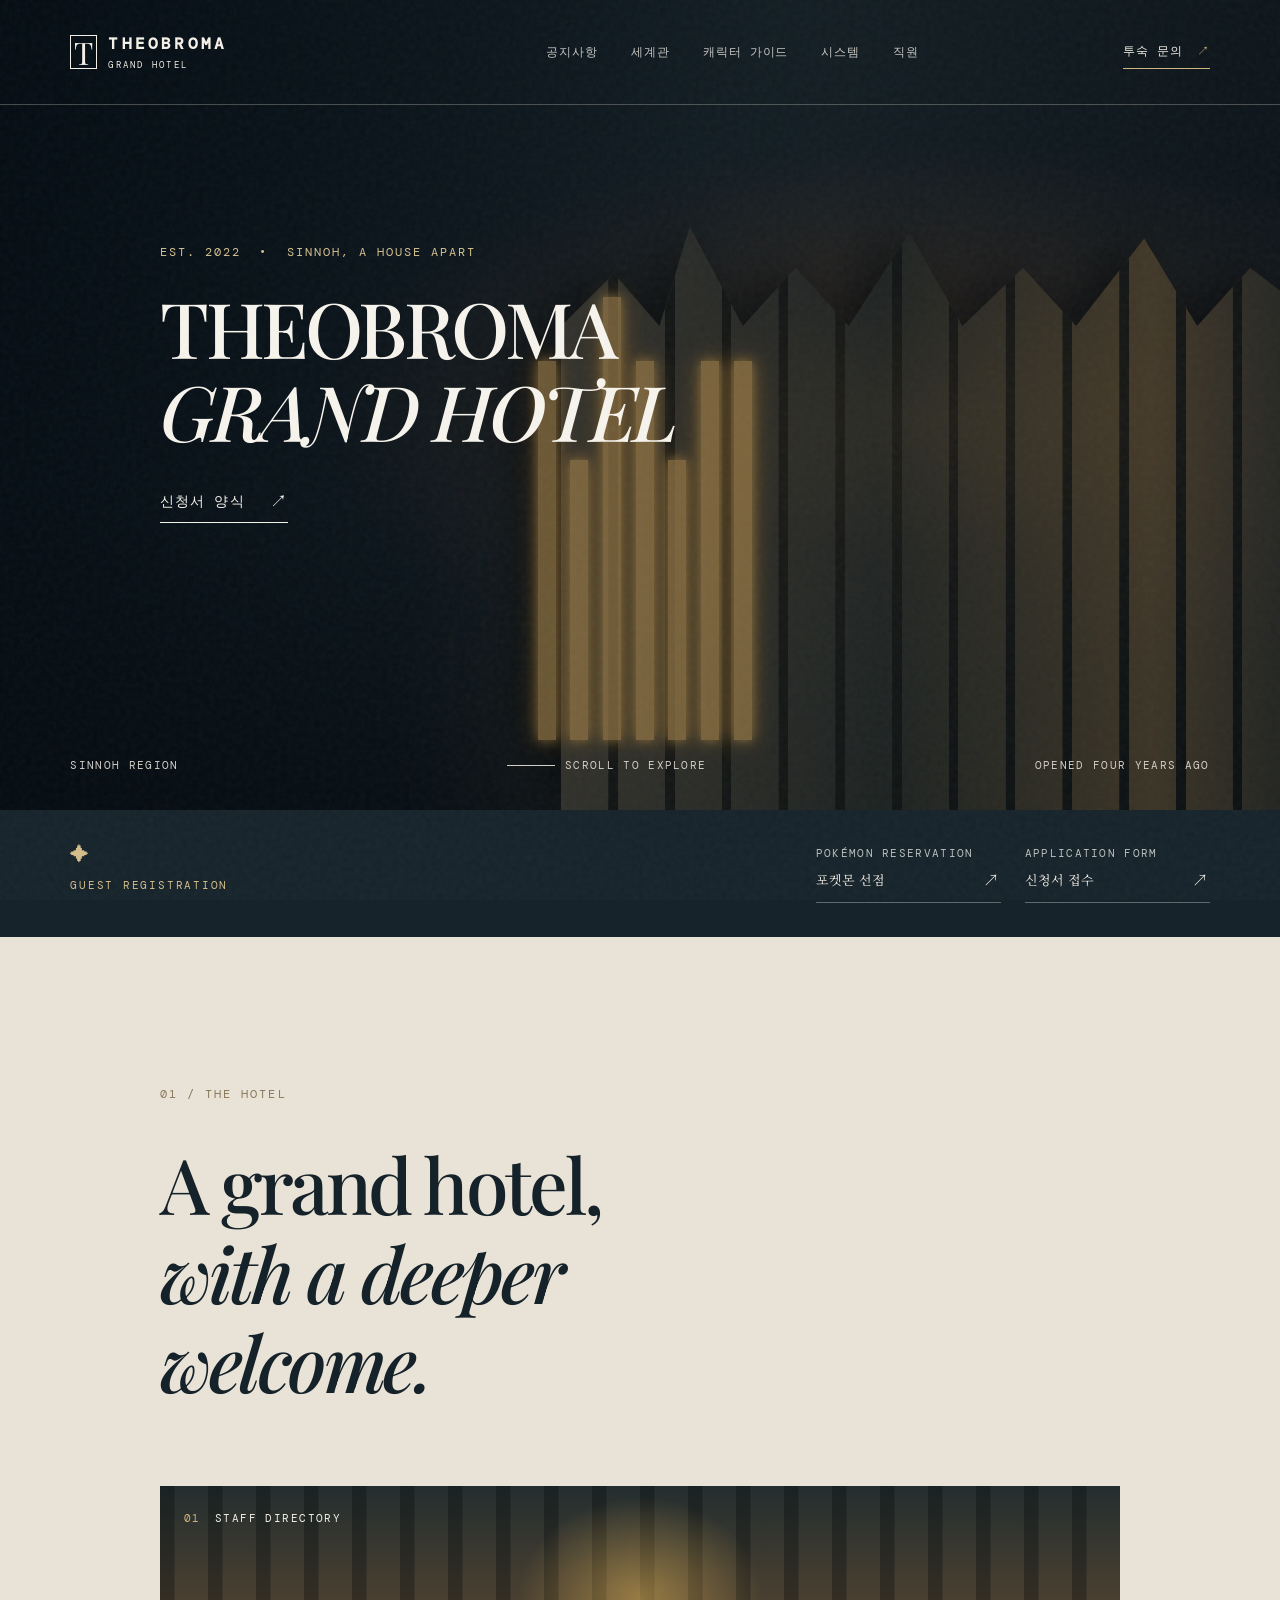
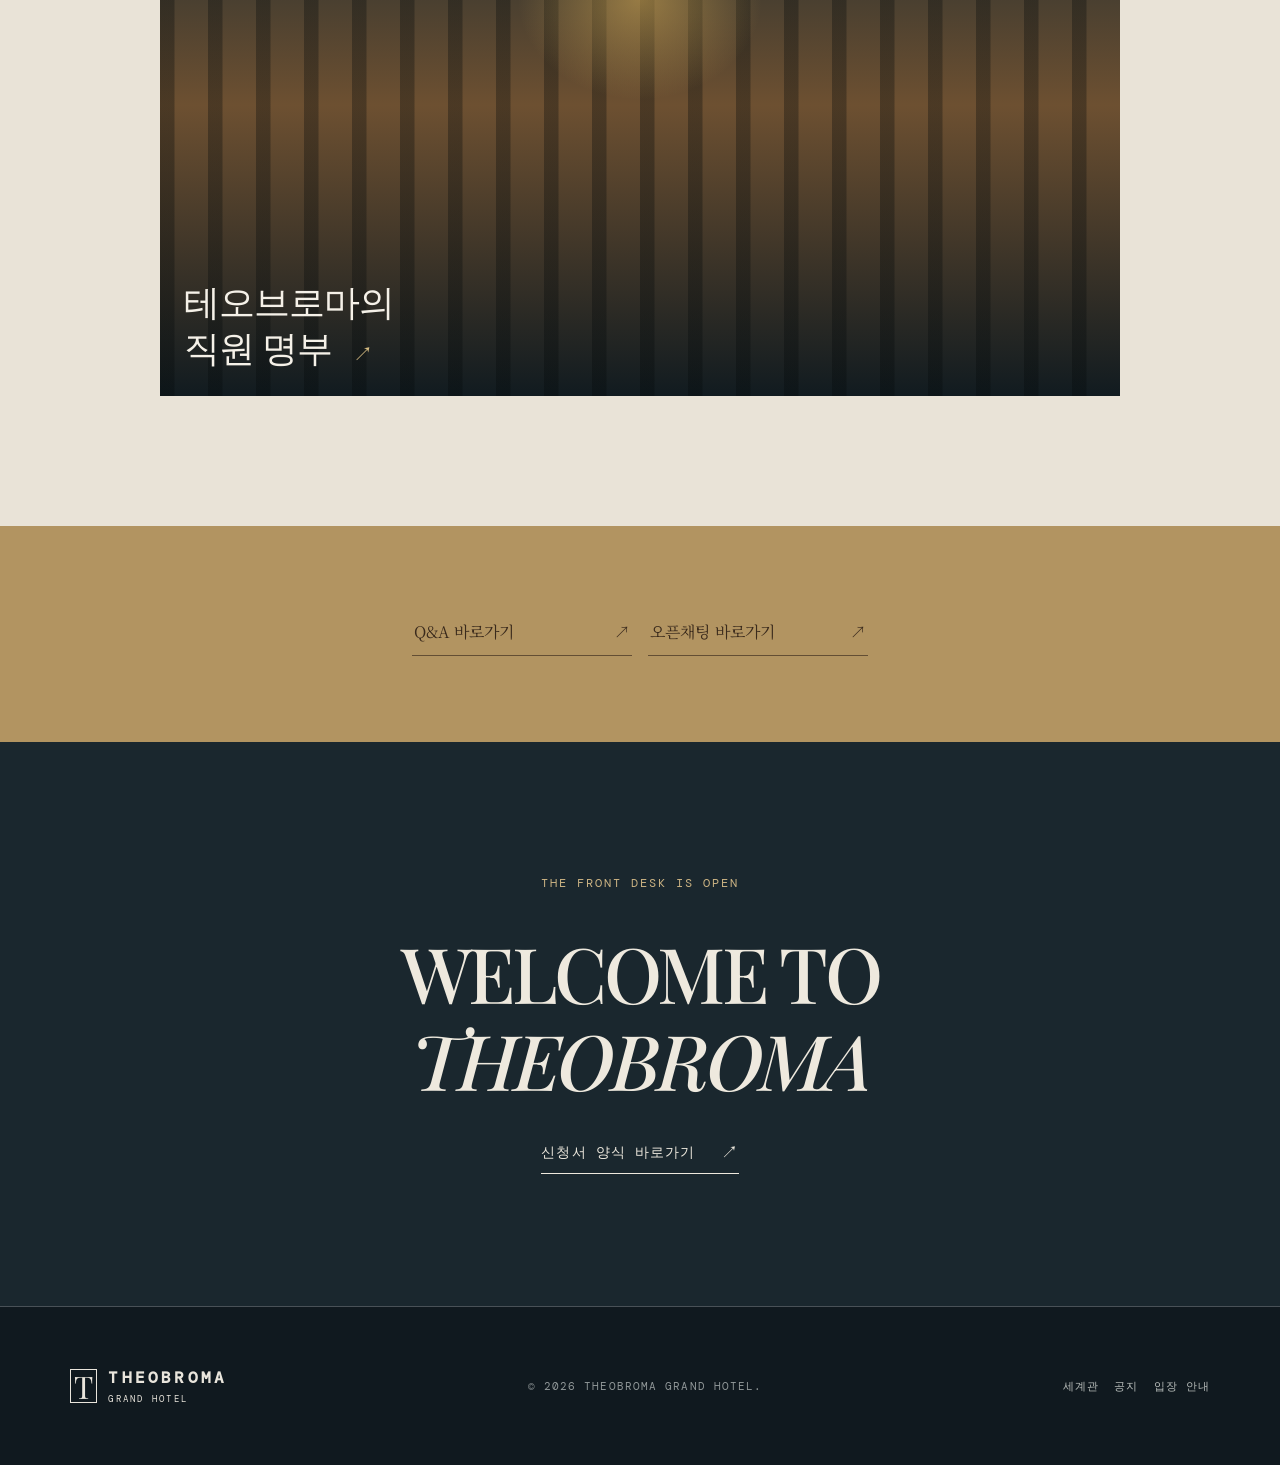
==== commit 52eadba5: "Refine main page links and layout" ====
--- a/index.html
+++ b/index.html
@@ -20,7 +20,7 @@
       <nav class="desktop-nav" aria-label="주 메뉴">
         <a href="notice.html">공지사항</a><a href="world.html">세계관</a><a href="character-guide.html">캐릭터 가이드</a><a href="system.html">시스템</a><a href="guests.html">직원</a>
       </nav>
-      <a href="#apply" class="header-cta">투숙 문의 <span>↗</span></a>
+      <a href="https://x.com/H_Theobroma" target="_blank" rel="noreferrer" class="header-cta">투숙 문의 <span>↗</span></a>
     </header>
 
     <main id="top">
@@ -30,8 +30,7 @@
         <div class="hero-content">
           <p class="eyebrow">EST. 2022 &nbsp;•&nbsp; SINNOH, A HOUSE APART</p>
           <h1>THEOBROMA<br /><em>GRAND HOTEL</em></h1>
-          <div class="content-placeholder hero-placeholder"><span>MAIN INTRODUCTION</span></div>
-          <a class="text-link" href="https://docs.google.com/document/d/1gh5JLgFvhjqkYTY8bAmSzdmqKsjlydrcOOckV4M1b0o/edit?tab=t.xfheq7sznvj6" target="_blank" rel="noreferrer">신청서 양식 <span>↗</span></a>
+          <a class="text-link" href="https://docs.google.com/document/d/16-bh_g-D1RFz7LUCn7R82GxTk_ubkZqLoKN_VdooS0Q/edit?usp=sharing" target="_blank" rel="noreferrer">신청서 양식 <span>↗</span></a>
         </div>
         <div class="hero-bottom"><p>SINNOH REGION</p><p class="scroll-cue"><span></span> SCROLL TO EXPLORE</p><p>OPENED FOUR YEARS AGO</p></div>
       </section>
@@ -48,16 +47,20 @@
         <p class="section-label">01 / THE HOTEL</p>
         <div class="intro-copy">
           <h2>A grand hotel,<br /><em>with a deeper welcome.</em></h2>
-          <div class="content-placeholder"><span>HOTEL INTRODUCTION</span></div>
         </div>
         <div class="image-grid" style="grid-template-columns: 1fr">
           <a class="feature-card salon-card" href="guests.html"><span class="card-label"><span>01</span><b>STAFF DIRECTORY</b></span><span class="card-title">테오브로마의<br />직원 명부 <i>↗</i></span></a>
         </div>
       </section>
 
-      <section class="quote-section"><span class="large-quote">“</span><div class="content-placeholder quote-placeholder"><span>HIGHLIGHT QUOTE OR NOTICE</span></div><span class="quote-source">— THEOBROMA GRAND HOTEL</span></section>
+      <section class="quote-section">
+        <div class="community-link-buttons" aria-label="커뮤니티 문의 링크">
+          <a href="https://docs.google.com/document/d/1gh5JLgFvhjqkYTY8bAmSzdmqKsjlydrcOOckV4M1b0o/edit?tab=t.ulm2vohsvqur" target="_blank" rel="noreferrer" class="community-link-button">Q&amp;A 바로가기 <span>↗</span></a>
+          <a href="https://open.kakao.com/o/sg43MwMi" target="_blank" rel="noreferrer" class="community-link-button">오픈채팅 바로가기 <span>↗</span></a>
+        </div>
+      </section>
 
-      <section class="visit-section"><p class="section-label">THE FRONT DESK IS OPEN</p><h2>WELCOME TO<br /><em>THEOBROMA</em></h2><div class="content-placeholder light-placeholder visit-placeholder"><span>APPLICATION INFORMATION</span></div><a href="#apply" class="text-link">신청 양식 확인 <span>↗</span></a></section>
+      <section class="visit-section"><p class="section-label">THE FRONT DESK IS OPEN</p><h2>WELCOME TO<br /><em>THEOBROMA</em></h2><a href="https://docs.google.com/document/d/16-bh_g-D1RFz7LUCn7R82GxTk_ubkZqLoKN_VdooS0Q/edit?usp=sharing" target="_blank" rel="noreferrer" class="text-link">신청서 양식 바로가기 <span>↗</span></a></section>
     </main>
     <footer><a class="brand footer-brand" href="#top"><span class="brand-mark">T</span><span class="brand-name">THEOBROMA</span><span class="brand-sub">GRAND HOTEL</span></a><p>© 2026 THEOBROMA GRAND HOTEL.</p><div><a href="world.html">세계관</a><a href="notice.html">공지</a><a href="#apply">입장 안내</a></div></footer>
     <script src="script.js"></script>
--- a/style.css
+++ b/style.css
@@ -47,3 +47,14 @@
 
 /* Keep supporting copy intact; tighten only the top navigation. */
 .desktop-nav a,.header-cta{font-size:12px}
+
+/* Keep breathing room between the hero title and the application link. */
+.hero-content .text-link{margin-top:38px}
+
+/* Direct links for community questions and chat. */
+.quote-section{background:#b29461;color:#172229;padding:86px 20px}
+.community-link-buttons{display:flex;justify-content:center;gap:16px;position:relative}
+.community-link-button{min-width:220px;display:flex;align-items:center;justify-content:space-between;border:0;border-bottom:1px solid rgba(58,42,28,.65);background:transparent;color:#3a2a1c;padding:8px 2px 12px;font:400 16px 'Noto Serif KR',serif;letter-spacing:0;text-decoration:none;cursor:pointer;transition:padding .2s,opacity .2s}
+.community-link-button:hover{padding-left:8px;opacity:.76}
+.community-link-button span{margin-left:12px;font-size:16px}
+@media(max-width:760px){.community-link-buttons{display:grid;gap:12px}.community-link-button{min-width:0;width:100%}}
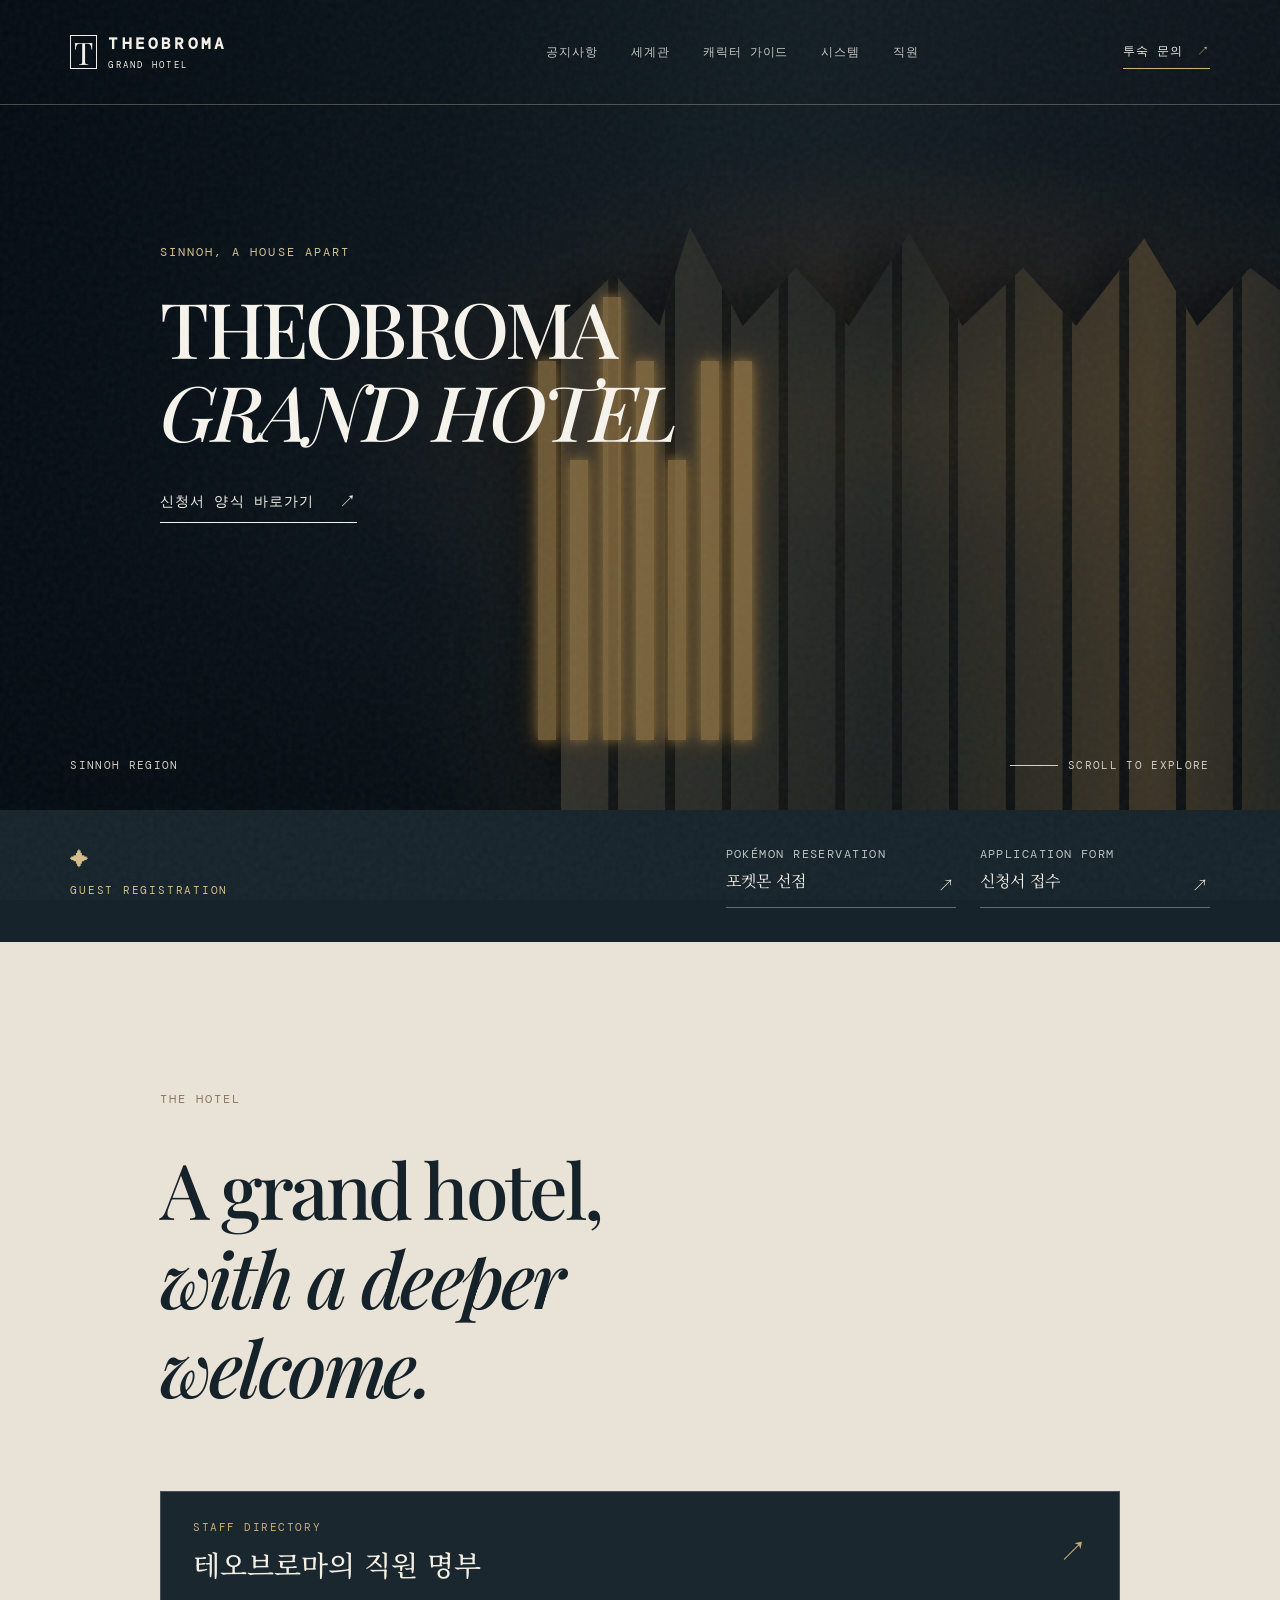
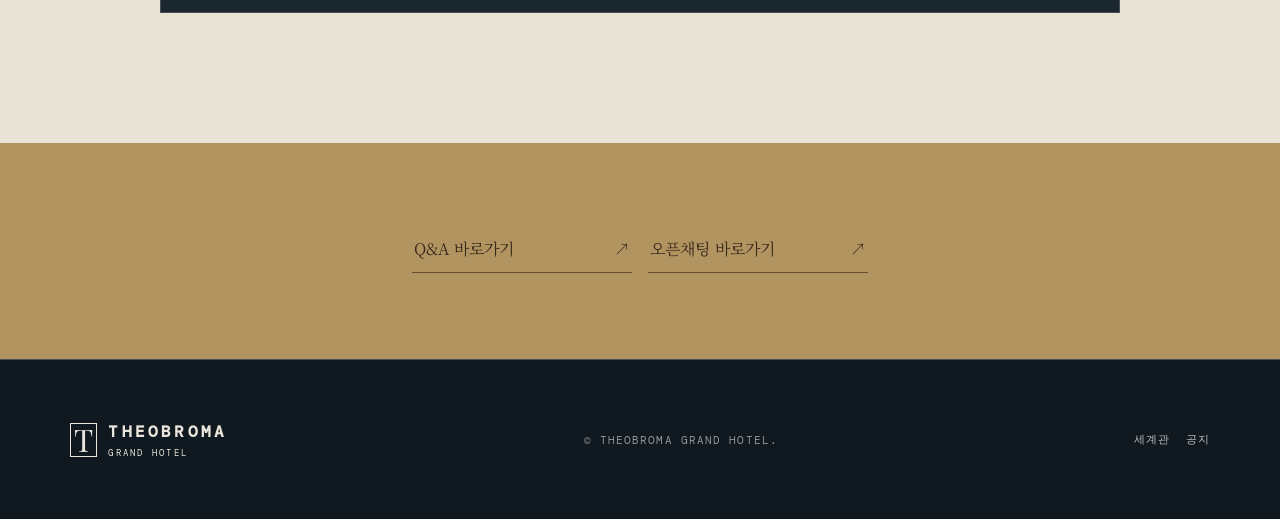
==== commit 8d1d9172: "Refine main layout and remove date labels" ====
--- a/index.html
+++ b/index.html
@@ -28,11 +28,11 @@
         <div class="hero-architecture" aria-hidden="true"><i></i><i></i><i></i><i></i><i></i><i></i><i></i></div>
         <div class="hero-glow" aria-hidden="true"></div>
         <div class="hero-content">
-          <p class="eyebrow">EST. 2022 &nbsp;•&nbsp; SINNOH, A HOUSE APART</p>
+          <p class="eyebrow">SINNOH, A HOUSE APART</p>
           <h1>THEOBROMA<br /><em>GRAND HOTEL</em></h1>
-          <a class="text-link" href="https://docs.google.com/document/d/16-bh_g-D1RFz7LUCn7R82GxTk_ubkZqLoKN_VdooS0Q/edit?usp=sharing" target="_blank" rel="noreferrer">신청서 양식 <span>↗</span></a>
+          <a class="text-link" href="https://docs.google.com/document/d/16-bh_g-D1RFz7LUCn7R82GxTk_ubkZqLoKN_VdooS0Q/edit?usp=sharing" target="_blank" rel="noreferrer">신청서 양식 바로가기 <span>↗</span></a>
         </div>
-        <div class="hero-bottom"><p>SINNOH REGION</p><p class="scroll-cue"><span></span> SCROLL TO EXPLORE</p><p>OPENED FOUR YEARS AGO</p></div>
+        <div class="hero-bottom"><p>SINNOH REGION</p><p class="scroll-cue"><span></span> SCROLL TO EXPLORE</p></div>
       </section>
 
       <section class="reservation" id="apply">
@@ -44,13 +44,11 @@
       </section>
 
       <section class="intro-section" id="hotel">
-        <p class="section-label">01 / THE HOTEL</p>
+        <p class="section-label">THE HOTEL</p>
         <div class="intro-copy">
           <h2>A grand hotel,<br /><em>with a deeper welcome.</em></h2>
         </div>
-        <div class="image-grid" style="grid-template-columns: 1fr">
-          <a class="feature-card salon-card" href="guests.html"><span class="card-label"><span>01</span><b>STAFF DIRECTORY</b></span><span class="card-title">테오브로마의<br />직원 명부 <i>↗</i></span></a>
-        </div>
+        <a class="staff-directory-link" href="guests.html"><span><small>STAFF DIRECTORY</small><strong>테오브로마의 직원 명부</strong></span><i>↗</i></a>
       </section>
 
       <section class="quote-section">
@@ -60,9 +58,8 @@
         </div>
       </section>
 
-      <section class="visit-section"><p class="section-label">THE FRONT DESK IS OPEN</p><h2>WELCOME TO<br /><em>THEOBROMA</em></h2><a href="https://docs.google.com/document/d/16-bh_g-D1RFz7LUCn7R82GxTk_ubkZqLoKN_VdooS0Q/edit?usp=sharing" target="_blank" rel="noreferrer" class="text-link">신청서 양식 바로가기 <span>↗</span></a></section>
     </main>
-    <footer><a class="brand footer-brand" href="#top"><span class="brand-mark">T</span><span class="brand-name">THEOBROMA</span><span class="brand-sub">GRAND HOTEL</span></a><p>© 2026 THEOBROMA GRAND HOTEL.</p><div><a href="world.html">세계관</a><a href="notice.html">공지</a><a href="#apply">입장 안내</a></div></footer>
+    <footer><a class="brand footer-brand" href="#top"><span class="brand-mark">T</span><span class="brand-name">THEOBROMA</span><span class="brand-sub">GRAND HOTEL</span></a><p>© THEOBROMA GRAND HOTEL.</p><div><a href="world.html">세계관</a><a href="notice.html">공지</a></div></footer>
     <script src="script.js"></script>
   </body>
 </html>
--- a/style.css
+++ b/style.css
@@ -48,8 +48,29 @@
 /* Keep supporting copy intact; tighten only the top navigation. */
 .desktop-nav a,.header-cta{font-size:12px}
 
+.reservation .field{min-height:68px;padding-bottom:15px}
+.reservation .field small{font-size:12px}
+.reservation .field strong{font-size:16px}
+@media(min-width:761px){.reservation-grid .reservation-field,.reservation-grid .application-field{flex-basis:230px}}
+
+.staff-directory-link{display:flex;align-items:center;justify-content:space-between;min-height:122px;padding:25px 32px;background:#1a272e;color:#f4efe5;text-decoration:none;border:1px solid rgba(234,229,218,.22);transition:background .2s,padding .2s}
+.staff-directory-link:hover{background:#25363e;padding-left:40px}
+.staff-directory-link small{display:block;margin-bottom:10px;color:#c9ad78;font:400 11px 'DM Mono',monospace;letter-spacing:.14em}
+.staff-directory-link strong{font:500 28px 'Noto Serif KR',serif}
+.staff-directory-link i{font:400 28px 'DM Mono',monospace;color:#c9ad78;font-style:normal}
+@media(max-width:760px){.staff-directory-link{min-height:100px;padding:20px 22px}.staff-directory-link strong{font-size:21px}}
+
 /* Keep breathing room between the hero title and the application link. */
 .hero-content .text-link{margin-top:38px}
+
+.staff-coming-soon{margin:80px 0 140px;color:#cbbd9d;text-align:center;font:400 18px 'Noto Serif KR',serif;letter-spacing:.06em}
+
+.system-choice-card{display:block;min-height:280px;padding:27px;border:1px solid rgba(234,229,218,.25);color:#eee9de;text-decoration:none;transition:transform .25s,background .25s}
+.system-choice-card:hover{transform:translateY(-5px);background:rgba(255,255,255,.06)}
+.system-choice-card>span{font:400 11px 'DM Mono',monospace;color:#c9ad78}
+.system-choice-card h2{font:500 29px 'Playfair Display',serif;margin:45px 0 20px}
+.system-choice-card p{margin:0;color:#c8c9c3;font:400 12px 'DM Mono',monospace;letter-spacing:.08em}
+.system-choice-card i{float:right;font-size:18px;font-style:normal;color:#c9ad78}
 
 /* Direct links for community questions and chat. */
 .quote-section{background:#b29461;color:#172229;padding:86px 20px}
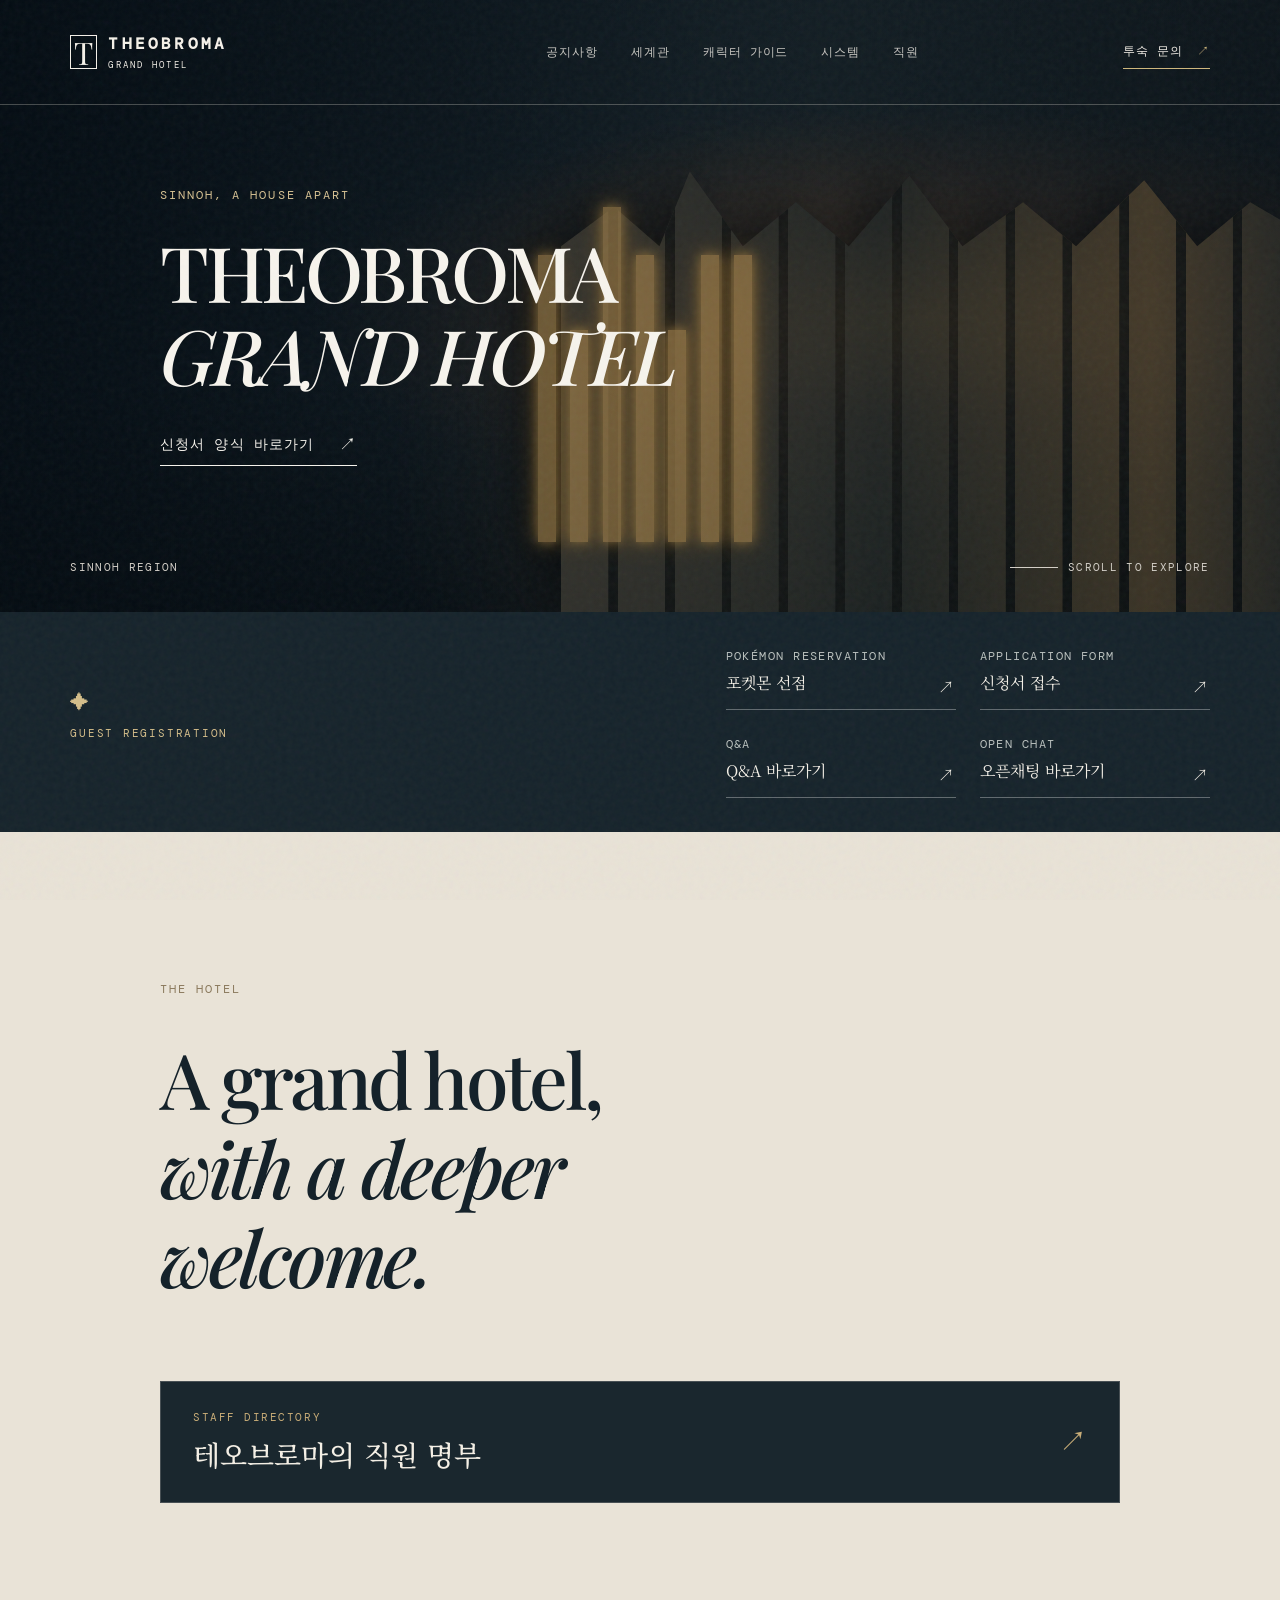
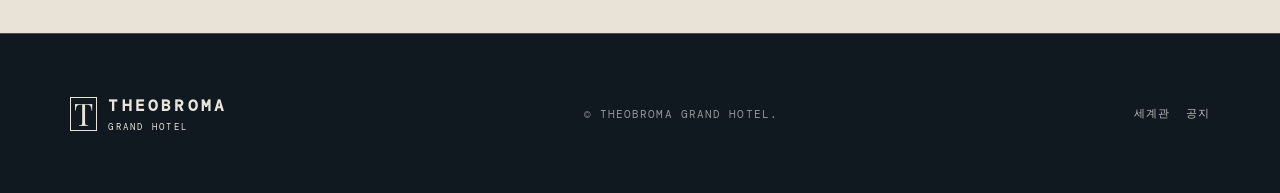
==== commit 9238a3f5: "Reorganize application links" ====
--- a/index.html
+++ b/index.html
@@ -40,6 +40,8 @@
         <div class="reservation-grid">
           <a class="field reservation-field" href="https://docs.google.com/forms/d/e/1FAIpQLScXLbkwRp9euZg3kt_U38L8HeGfBsh4vZLohK3hw9s9y9DYWg/viewform?usp=publish-editor" target="_blank" rel="noreferrer"><small>POKÉMON RESERVATION</small><strong>포켓몬 선점</strong><span>↗</span></a>
           <a class="field application-field" href="https://docs.google.com/forms/d/e/1FAIpQLScWMAVUxJ6pgemsHqJmEL4JBLNGnaPCdUid-6vh6fInHFb5OQ/viewform?usp=publish-editor" target="_blank" rel="noreferrer"><small>APPLICATION FORM</small><strong>신청서 접수</strong><span>↗</span></a>
+          <a class="field" href="https://docs.google.com/document/d/1gh5JLgFvhjqkYTY8bAmSzdmqKsjlydrcOOckV4M1b0o/edit?tab=t.ulm2vohsvqur" target="_blank" rel="noreferrer"><small>Q&amp;A</small><strong>Q&amp;A 바로가기</strong><span>↗</span></a>
+          <a class="field" href="https://open.kakao.com/o/sg43MwMi" target="_blank" rel="noreferrer"><small>OPEN CHAT</small><strong>오픈채팅 바로가기</strong><span>↗</span></a>
         </div>
       </section>
 
@@ -51,12 +53,6 @@
         <a class="staff-directory-link" href="guests.html"><span><small>STAFF DIRECTORY</small><strong>테오브로마의 직원 명부</strong></span><i>↗</i></a>
       </section>
 
-      <section class="quote-section">
-        <div class="community-link-buttons" aria-label="커뮤니티 문의 링크">
-          <a href="https://docs.google.com/document/d/1gh5JLgFvhjqkYTY8bAmSzdmqKsjlydrcOOckV4M1b0o/edit?tab=t.ulm2vohsvqur" target="_blank" rel="noreferrer" class="community-link-button">Q&amp;A 바로가기 <span>↗</span></a>
-          <a href="https://open.kakao.com/o/sg43MwMi" target="_blank" rel="noreferrer" class="community-link-button">오픈채팅 바로가기 <span>↗</span></a>
-        </div>
-      </section>
 
     </main>
     <footer><a class="brand footer-brand" href="#top"><span class="brand-mark">T</span><span class="brand-name">THEOBROMA</span><span class="brand-sub">GRAND HOTEL</span></a><p>© THEOBROMA GRAND HOTEL.</p><div><a href="world.html">세계관</a><a href="notice.html">공지</a></div></footer>
--- a/style.css
+++ b/style.css
@@ -60,6 +60,12 @@
 .staff-directory-link i{font:400 28px 'DM Mono',monospace;color:#c9ad78;font-style:normal}
 @media(max-width:760px){.staff-directory-link{min-height:100px;padding:20px 22px}.staff-directory-link strong{font-size:21px}}
 
+@media(min-width:761px){.reservation-grid{display:grid;grid-template-columns:repeat(2,230px);gap:20px 24px;justify-content:end}.reservation-grid .field{flex-basis:auto}}
+
+@media(min-width:761px){.reservation-intro{align-self:center;padding-top:0}}
+
+@media(min-width:761px){.hero{height:min(620px,68vh);min-height:500px}}
+
 /* Keep breathing room between the hero title and the application link. */
 .hero-content .text-link{margin-top:38px}
 
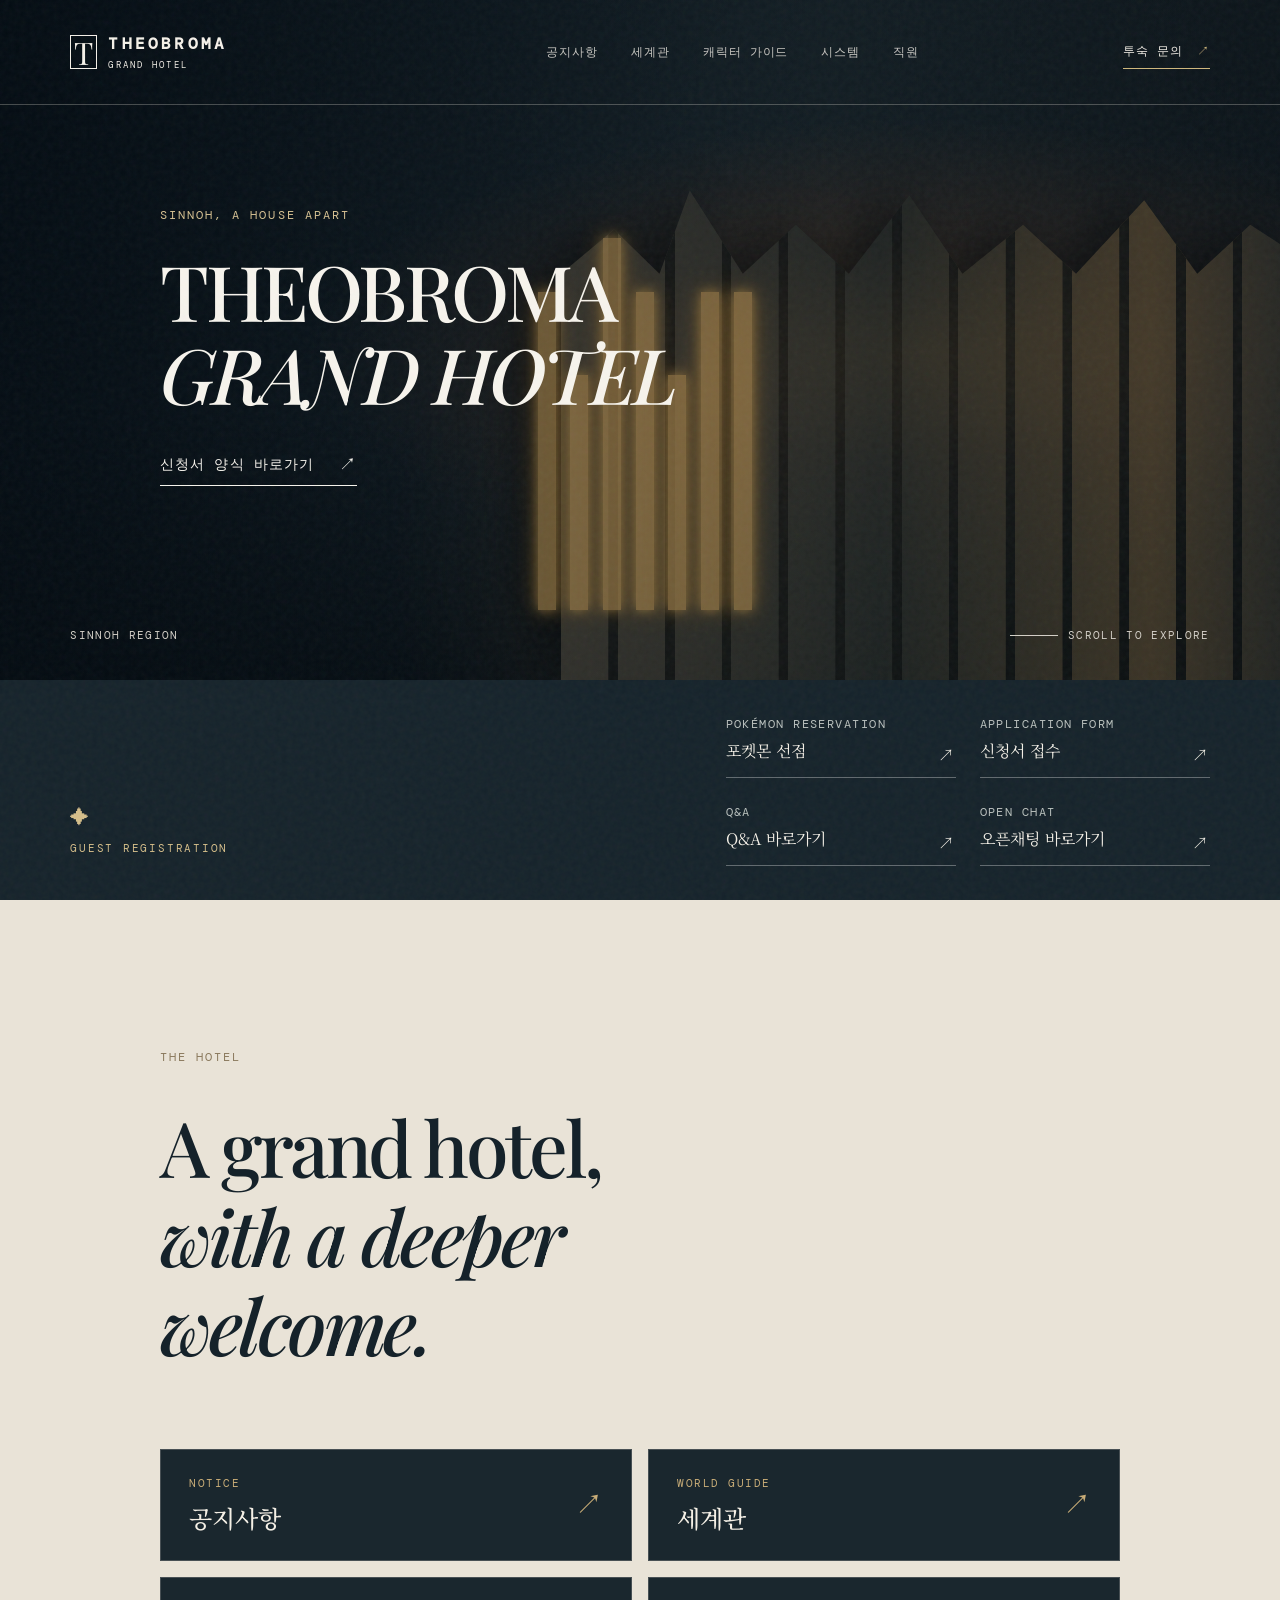
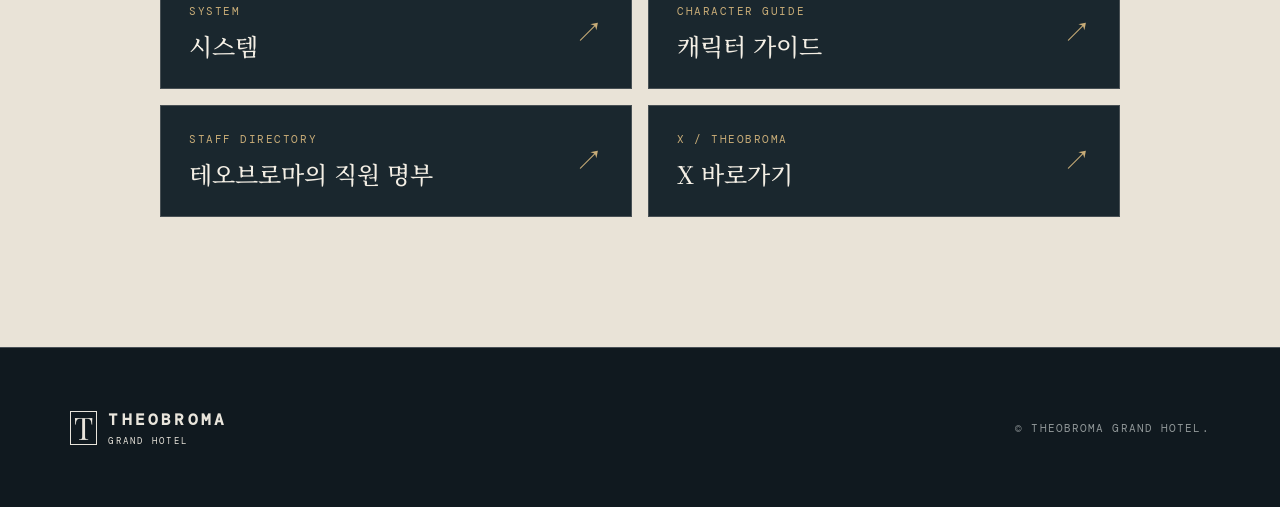
==== commit 9a2e233b: "Refine responsive main navigation" ====
--- a/index.html
+++ b/index.html
@@ -50,12 +50,19 @@
         <div class="intro-copy">
           <h2>A grand hotel,<br /><em>with a deeper welcome.</em></h2>
         </div>
-        <a class="staff-directory-link" href="guests.html"><span><small>STAFF DIRECTORY</small><strong>테오브로마의 직원 명부</strong></span><i>↗</i></a>
+        <div class="staff-directory-grid">
+          <a class="staff-directory-link" href="notice.html"><span><small>NOTICE</small><strong>공지사항</strong></span><i>↗</i></a>
+          <a class="staff-directory-link" href="world.html"><span><small>WORLD GUIDE</small><strong>세계관</strong></span><i>↗</i></a>
+          <a class="staff-directory-link" href="system.html"><span><small>SYSTEM</small><strong>시스템</strong></span><i>↗</i></a>
+          <a class="staff-directory-link" href="character-guide.html"><span><small>CHARACTER GUIDE</small><strong>캐릭터 가이드</strong></span><i>↗</i></a>
+          <a class="staff-directory-link" href="guests.html"><span><small>STAFF DIRECTORY</small><strong>테오브로마의 직원 명부</strong></span><i>↗</i></a>
+          <a class="staff-directory-link" href="https://x.com/H_Theobroma" target="_blank" rel="noreferrer"><span><small>X / THEOBROMA</small><strong>X 바로가기</strong></span><i>↗</i></a>
+        </div>
       </section>
 
 
     </main>
-    <footer><a class="brand footer-brand" href="#top"><span class="brand-mark">T</span><span class="brand-name">THEOBROMA</span><span class="brand-sub">GRAND HOTEL</span></a><p>© THEOBROMA GRAND HOTEL.</p><div><a href="world.html">세계관</a><a href="notice.html">공지</a></div></footer>
+    <footer><a class="brand footer-brand" href="#top"><span class="brand-mark">T</span><span class="brand-name">THEOBROMA</span><span class="brand-sub">GRAND HOTEL</span></a><p>© THEOBROMA GRAND HOTEL.</p></footer>
     <script src="script.js"></script>
   </body>
 </html>
--- a/style.css
+++ b/style.css
@@ -53,18 +53,21 @@
 .reservation .field strong{font-size:16px}
 @media(min-width:761px){.reservation-grid .reservation-field,.reservation-grid .application-field{flex-basis:230px}}
 
-.staff-directory-link{display:flex;align-items:center;justify-content:space-between;min-height:122px;padding:25px 32px;background:#1a272e;color:#f4efe5;text-decoration:none;border:1px solid rgba(234,229,218,.22);transition:background .2s,padding .2s}
+.staff-directory-grid{display:grid;grid-template-columns:repeat(2,minmax(0,1fr));gap:16px}
+.staff-directory-link{display:flex;align-items:center;justify-content:space-between;min-height:112px;padding:22px 28px;background:#1a272e;color:#f4efe5;text-decoration:none;border:1px solid rgba(234,229,218,.22);transition:background .2s,padding .2s}
 .staff-directory-link:hover{background:#25363e;padding-left:40px}
 .staff-directory-link small{display:block;margin-bottom:10px;color:#c9ad78;font:400 11px 'DM Mono',monospace;letter-spacing:.14em}
-.staff-directory-link strong{font:500 28px 'Noto Serif KR',serif}
+.staff-directory-link strong{font:500 24px 'Noto Serif KR',serif}
 .staff-directory-link i{font:400 28px 'DM Mono',monospace;color:#c9ad78;font-style:normal}
-@media(max-width:760px){.staff-directory-link{min-height:100px;padding:20px 22px}.staff-directory-link strong{font-size:21px}}
+@media(max-width:760px){.staff-directory-grid{grid-template-columns:repeat(2,minmax(0,1fr));gap:10px}.staff-directory-link{min-height:100px;padding:17px 14px}.staff-directory-link small{font-size:8px;letter-spacing:.08em}.staff-directory-link strong{font-size:16px}.staff-directory-link i{font-size:19px}}
 
 @media(min-width:761px){.reservation-grid{display:grid;grid-template-columns:repeat(2,230px);gap:20px 24px;justify-content:end}.reservation-grid .field{flex-basis:auto}}
+@media(min-width:1400px){.reservation-grid{grid-template-columns:repeat(4,210px);gap:24px}}
+@media(min-width:1400px){.hero{height:calc(100vh - 132px)}}
 
-@media(min-width:761px){.reservation-intro{align-self:center;padding-top:0}}
+@media(min-width:761px){.reservation-intro{align-self:flex-end;padding-top:0}}
 
-@media(min-width:761px){.hero{height:min(620px,68vh);min-height:500px}}
+@media(min-width:761px){.hero{height:calc(100vh - 220px);min-height:500px;max-height:none}}
 
 /* Keep breathing room between the hero title and the application link. */
 .hero-content .text-link{margin-top:38px}
